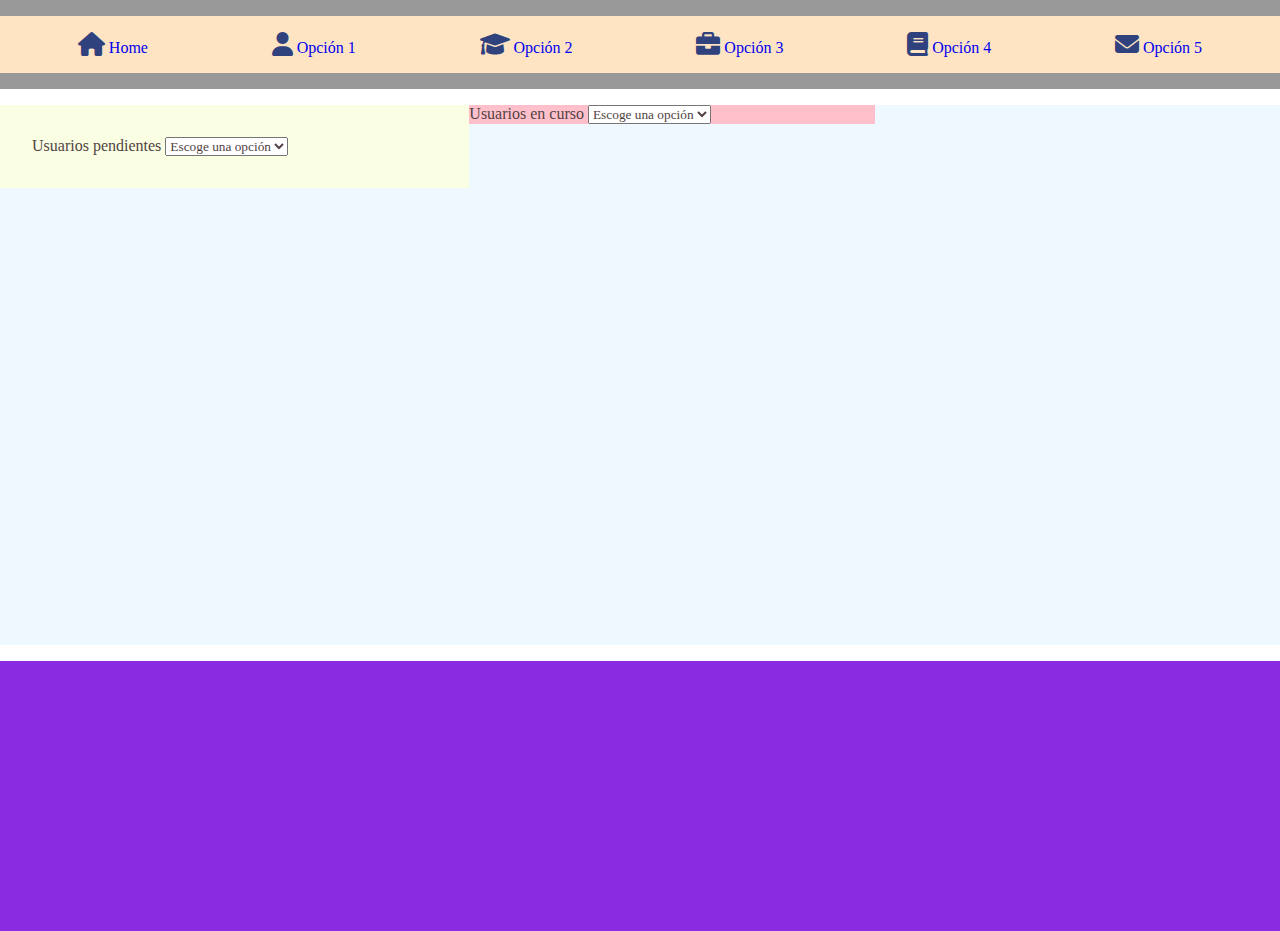
==== index.html @ 6cc6554b "First commit, including HTML base, CSS, Fonts and Fotn Awesome" ====
<!DOCTYPE html>
<html lang="en">

<head>
    <meta charset="UTF-8">
    <meta name="viewport" content="width=device-width, initial-scale=1.0">
    <title>Abogados cristianos</title>
    <link rel="stylesheet" href="assets/css/styles.css" />
    <link rel="stylesheet" href="assets/fonts/fontawesome-free-6.1.2-web/css/all.min.css"/>
    <link rel="stylesheet" href="assets/fonts/playfair-display/" />
</head>

<body>
    <div class="layout">

        <!-- Header con filtro -->
        <header class="layout__header">
            <!-- Navegador -->
        <nav class="layout__menu">
            <ul class="menu__list">
                <li class="menu__option">
                    <a href="index.html" class="menu__link">
                        <i class="menu__icon fa-solid fa-house"></i>
                        <span class="menu__overlay">Home</span>
                    </a>
                </li>

                <li class="menu__option">
                    <a href="sobre-mi.html" class="menu__link">
                        <i class="menu__icon fa-solid fa-user"></i>
                        <span class="menu__overlay">Opción 1</span>
                    </a>
                </li>

                <li class="menu__option">
                    <a href="curriculum.html" class="menu__link">
                        <i class="menu__icon fa-solid fa-graduation-cap"></i>
                        <span class="menu__overlay">Opción 2</span>
                    </a>
                </li>

                <li class="menu__option">
                    <a href="portafolio.html" class="menu__link">
                        <i class="menu__icon fa-solid fa-briefcase"></i>
                        <span class="menu__overlay">Opción 3</span>
                    </a>
                </li>

                <li class="menu__option">
                    <a href="blog.html" class="menu__link">
                        <i class="menu__icon fa-solid fa-book"></i>
                        <span class="menu__overlay">Opción 4</span>
                    </a>
                </li>

                <li class="menu__option">
                    <a href="contacto.html" class="menu__link menu__link--active">
                        <i class="menu__icon fa-solid fa-envelope"></i>
                        <span class="menu__overlay">Opción 5</span>
                    </a>
                </li>
            </ul>
        </nav>
            <section class="header__filter"></section>
        </header>


        <!-- Notificaciones de usuarios dependiendo de su estado (pendiente, en curso, reservado) -->
        <div class="layout__states">

            <section class="states__pendiente">

                <div class="states__users">
                        <div class="users__list">
                            <label for="pendiente" id="pendiente">Usuarios pendientes</label>
                            <select class="users__options" name="pendiente" id="pendiente">
                                <!-- Las opciones provienen de la BBDD -->
                                <option disabled selected value="" class="options__option">Escoge una opción
                                </option>
                            </select>
                        </div>
                </div>

                <article class="states__card pendiente__card"></article>

            </section>

            <section class="states__en-curso">

                <div class="states__users">
                    <div class="states__users">
                        <div class="users__list">
                            <label for="pendiente" id="en-curso">Usuarios en curso</label>
                            <select class="users__options" name="pendiente" id="pendiente">
                                <!-- Las opciones provienen de la BBDD -->
                                <option disabled selected value="" class="options__option options-option-en-curso">Escoge una opción
                                </option>
                            </select>
                        </div>
                </div>

                <article class="states__card en-curso__card"></article>

            </section>

            <section class="states__reservado">
                <article class="states__card reservado__card"></article>
            </section>
        </div>

        <!-- Footer que contiene ??? -->
        <footer class="layout__footer">
        </footer>

    </div>
</body>

</html>
---- assets/css/styles.css ----
/* Estilos generales */

*{
    font-family: playfair-display;
    text-decoration: none;
    list-style-type: none;
    
}

body{
    margin: 0;
    width: 100%;
    height: auto;
    overflow-x: hidden;
}

.layout{
    width: 100%;
    display: flex;
    flex-direction: column;
    align-items: center;
    justify-content: center;
}

.layout__header{
    width: 100%;
    background-color: #999;
}

.layout__menu{
    background-color:bisque;
}

.layout__states{
    width: 100%;
    height: 60vh;
    display: flex;
    align-items: flex-start;
    justify-content: center;
    margin: 1rem;
    background-color:aliceblue;

}

.layout__footer{
    width: 100%;
    height: 30vh;
    background-color:blueviolet;
}

/* Navegador */

.menu__list{
    height: 100%;
    display: flex;
    justify-content: space-around;
    padding: 1rem;
}

.menu__icon{
    font-size: 1.5rem;
    color: rgb(47, 66, 125);
}

/* Secciones de los estados */

.states__pendiente{
    width: 33%;
    background-color: rgb(250, 255, 228);
    padding: 2rem;
}

/* Opciones */
#pendiente{
    color:#524343;
}

#en-curso{
    color:#524343;
}

.states__en-curso{
    width: 33%;
    background-color: pink;
}
.states__reservado{
    width:33%;
    background-color: rgb(195, 104, 119);
}
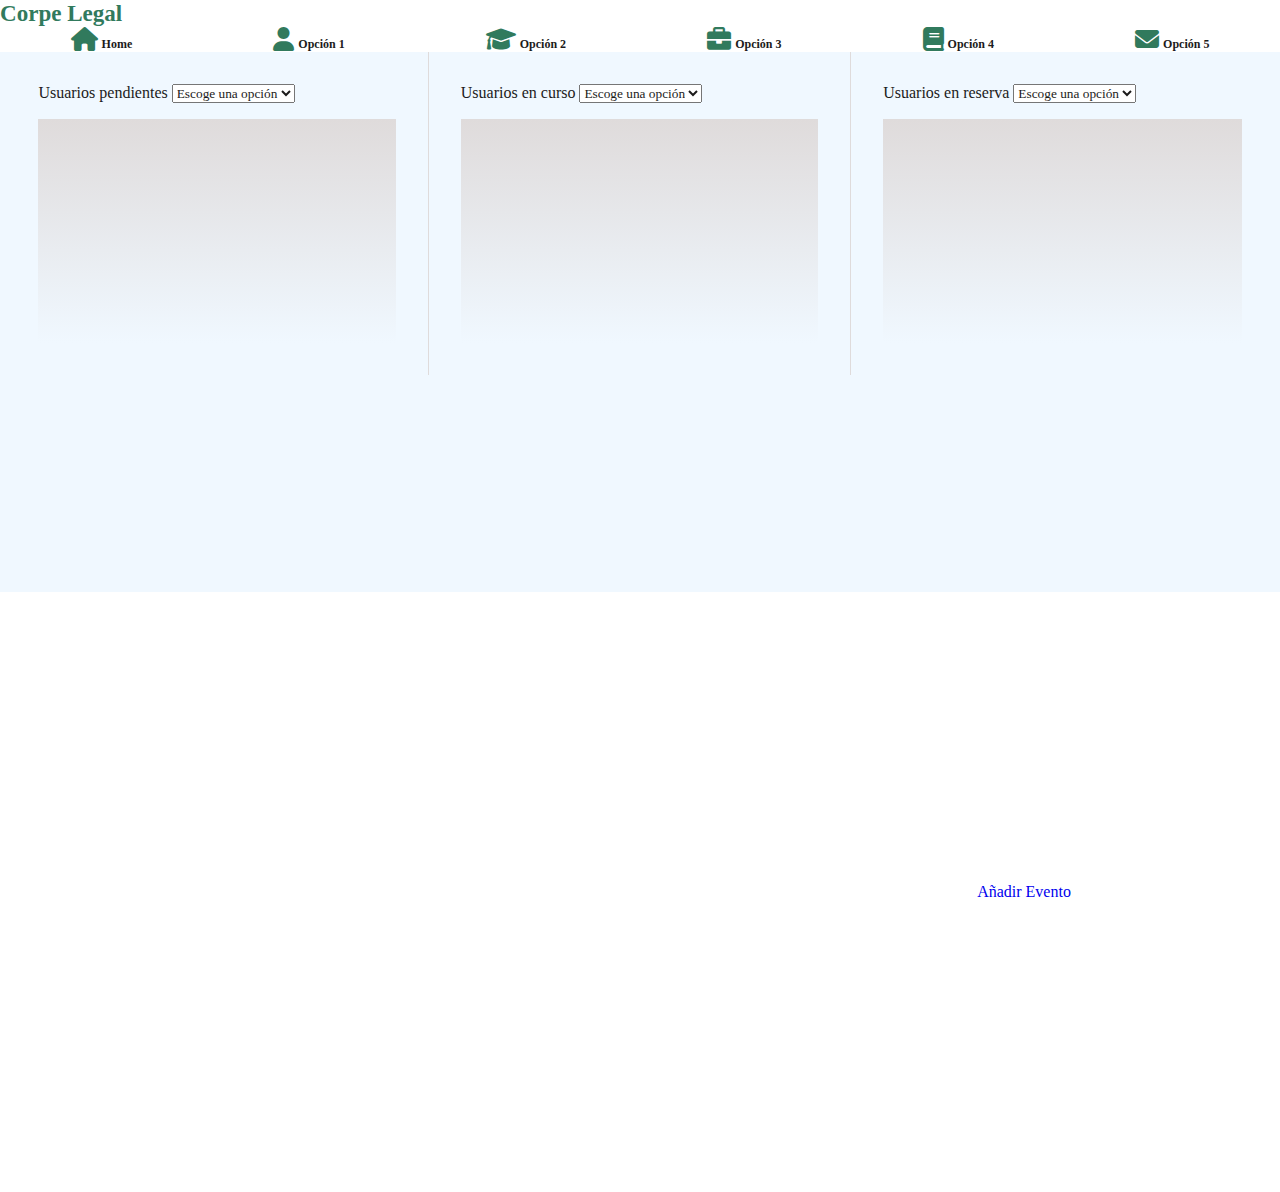
==== commit ac30ac3d: "Adding login page and css associated to the form" ====
--- a/index.html
+++ b/index.html
@@ -4,63 +4,72 @@
 <head>
     <meta charset="UTF-8">
     <meta name="viewport" content="width=device-width, initial-scale=1.0">
-    <title>Abogados cristianos</title>
+    <title>Corpe Legal - CRM</title>
+    <link rel="icon" href="assets/img/logo-corpe-legal.png" />
+    <!-- Fuentes y estilos -->
     <link rel="stylesheet" href="assets/css/styles.css" />
-    <link rel="stylesheet" href="assets/fonts/fontawesome-free-6.1.2-web/css/all.min.css"/>
+    <link rel="stylesheet" href="assets/fonts/fontawesome-free-6.1.2-web/css/all.min.css" />
     <link rel="stylesheet" href="assets/fonts/playfair-display/" />
+    <!-- API Calendario Google -->
+    <script src="https://apis.google.com/js/api.js"></script>
+
+
 </head>
 
 <body>
+
     <div class="layout">
 
         <!-- Header con filtro -->
         <header class="layout__header">
             <!-- Navegador -->
-        <nav class="layout__menu">
-            <ul class="menu__list">
-                <li class="menu__option">
-                    <a href="index.html" class="menu__link">
-                        <i class="menu__icon fa-solid fa-house"></i>
-                        <span class="menu__overlay">Home</span>
-                    </a>
-                </li>
+            <nav class="layout__menu">
+                <h1 class="menu__title">Corpe Legal</h1>
+                
+                <ul class="menu__list">
+                    <li class="menu__option">
+                        <a href="index.html" class="menu__link">
+                            <i class="menu__icon fa-solid fa-house"></i>
+                            <span class="menu__overlay">Home</span>
+                        </a>
+                    </li>
 
-                <li class="menu__option">
-                    <a href="sobre-mi.html" class="menu__link">
-                        <i class="menu__icon fa-solid fa-user"></i>
-                        <span class="menu__overlay">Opción 1</span>
-                    </a>
-                </li>
+                    <li class="menu__option">
+                        <a href="sobre-mi.html" class="menu__link">
+                            <i class="menu__icon fa-solid fa-user"></i>
+                            <span class="menu__overlay">Opción 1</span>
+                        </a>
+                    </li>
 
-                <li class="menu__option">
-                    <a href="curriculum.html" class="menu__link">
-                        <i class="menu__icon fa-solid fa-graduation-cap"></i>
-                        <span class="menu__overlay">Opción 2</span>
-                    </a>
-                </li>
+                    <li class="menu__option">
+                        <a href="curriculum.html" class="menu__link">
+                            <i class="menu__icon fa-solid fa-graduation-cap"></i>
+                            <span class="menu__overlay">Opción 2</span>
+                        </a>
+                    </li>
 
-                <li class="menu__option">
-                    <a href="portafolio.html" class="menu__link">
-                        <i class="menu__icon fa-solid fa-briefcase"></i>
-                        <span class="menu__overlay">Opción 3</span>
-                    </a>
-                </li>
+                    <li class="menu__option">
+                        <a href="portafolio.html" class="menu__link">
+                            <i class="menu__icon fa-solid fa-briefcase"></i>
+                            <span class="menu__overlay">Opción 3</span>
+                        </a>
+                    </li>
 
-                <li class="menu__option">
-                    <a href="blog.html" class="menu__link">
-                        <i class="menu__icon fa-solid fa-book"></i>
-                        <span class="menu__overlay">Opción 4</span>
-                    </a>
-                </li>
+                    <li class="menu__option">
+                        <a href="blog.html" class="menu__link">
+                            <i class="menu__icon fa-solid fa-book"></i>
+                            <span class="menu__overlay">Opción 4</span>
+                        </a>
+                    </li>
 
-                <li class="menu__option">
-                    <a href="contacto.html" class="menu__link menu__link--active">
-                        <i class="menu__icon fa-solid fa-envelope"></i>
-                        <span class="menu__overlay">Opción 5</span>
-                    </a>
-                </li>
-            </ul>
-        </nav>
+                    <li class="menu__option">
+                        <a href="contacto.html" class="menu__link menu__link--active">
+                            <i class="menu__icon fa-solid fa-envelope"></i>
+                            <span class="menu__overlay">Opción 5</span>
+                        </a>
+                    </li>
+                </ul>
+            </nav>
             <section class="header__filter"></section>
         </header>
 
@@ -71,14 +80,14 @@
             <section class="states__pendiente">
 
                 <div class="states__users">
-                        <div class="users__list">
-                            <label for="pendiente" id="pendiente">Usuarios pendientes</label>
-                            <select class="users__options" name="pendiente" id="pendiente">
-                                <!-- Las opciones provienen de la BBDD -->
-                                <option disabled selected value="" class="options__option">Escoge una opción
-                                </option>
-                            </select>
-                        </div>
+                    <div class="users__list">
+                        <label for="pendiente" id="pendiente">Usuarios pendientes</label>
+                        <select class="users__options" name="pendiente" id="pendiente">
+                            <!-- Las opciones provienen de la BBDD -->
+                            <option disabled selected value="" class="options__option">Escoge una opción
+                            </option>
+                        </select>
+                    </div>
                 </div>
 
                 <article class="states__card pendiente__card"></article>
@@ -93,23 +102,44 @@
                             <label for="pendiente" id="en-curso">Usuarios en curso</label>
                             <select class="users__options" name="pendiente" id="pendiente">
                                 <!-- Las opciones provienen de la BBDD -->
-                                <option disabled selected value="" class="options__option options-option-en-curso">Escoge una opción
+                                <option disabled selected value="" class="options__option options-option-en-curso">
+                                    Escoge una opción
                                 </option>
                             </select>
                         </div>
-                </div>
+                    </div>
 
-                <article class="states__card en-curso__card"></article>
+                    <article class="states__card en-curso__card"></article>
 
             </section>
 
             <section class="states__reservado">
+
+                <div class="states__users">
+                    <div class="states__users">
+                        <div class="users__list">
+                            <label for="pendiente" id="en-curso">Usuarios en reserva</label>
+                            <select class="users__options" name="pendiente" id="reserva">
+                                <!-- Las opciones provienen de la BBDD -->
+                                <option disabled selected value="" class="options__option options-option-en-curso">
+                                    Escoge una opción
+                                </option>
+                            </select>
+                        </div>
+                    </div>
+
                 <article class="states__card reservado__card"></article>
             </section>
         </div>
 
         <!-- Footer que contiene ??? -->
-        <footer class="layout__footer">
+        <footer class="layout__footer" style="display: flex; align-items: center; justify-content: center;">
+            <iframe src="https://calendar.google.com/calendar/embed?height=600&wkst=2&ctz=UTC&hl=es&src=Z2FicmllbGRpZXRpc3RhQGdtYWlsLmNvbQ&src=YWRkcmVzc2Jvb2sjY29udGFjdHNAZ3JvdXAudi5jYWxlbmRhci5nb29nbGUuY29t&src=ZXMuc3BhaW4jaG9saWRheUBncm91cC52LmNhbGVuZGFyLmdvb2dsZS5jb20&color=%23039BE5&color=%2333B679&color=%230B8043" width="60%" height="600" frameborder="0" scrolling="no"></iframe>
+            <a href="https://calendar.google.com/calendar/u/0/r/eventedit?dates=20241031/20241031&text=Reunión&details=Revisión+de+proyecto&location=Oficina" target="_blank">
+                Añadir Evento
+            </a>
+            
+
         </footer>
 
     </div>
--- a/assets/css/styles.css
+++ b/assets/css/styles.css
@@ -1,10 +1,21 @@
 /* Estilos generales */
+:root{
+    --color--primary: #ffffff;
+    --color-secondary: rgb(49, 122, 93);
+    --color-text: #1c1b1b;
+    --color-bg-user-cards: #dfdbdb;
+    --linear-grad: linear-gradient(to right, #141E30, #243855);
+    --grad-clr1: #141E30;
+    --grad-clr2: #243B55;
+}
 
 *{
     font-family: playfair-display;
     text-decoration: none;
     list-style-type: none;
-    
+    padding: 0px;
+    margin:0px;
+    box-sizing: border-box;
 }
 
 body{
@@ -24,11 +35,11 @@
 
 .layout__header{
     width: 100%;
-    background-color: #999;
 }
 
 .layout__menu{
-    background-color:bisque;
+    width: 100%;
+    border-bottom:var(--color-secondary);
 }
 
 .layout__states{
@@ -37,15 +48,13 @@
     display: flex;
     align-items: flex-start;
     justify-content: center;
-    margin: 1rem;
+    margin: 0rem;
     background-color:aliceblue;
 
 }
 
 .layout__footer{
     width: 100%;
-    height: 30vh;
-    background-color:blueviolet;
 }
 
 /* Navegador */
@@ -54,36 +63,330 @@
     height: 100%;
     display: flex;
     justify-content: space-around;
-    padding: 1rem;
+    align-items: center;
+    padding: 0rem;
 }
 
 .menu__icon{
     font-size: 1.5rem;
-    color: rgb(47, 66, 125);
+    color: rgb(49, 122, 93);
+}
+
+.menu__title{ 
+    padding: 0;
+    margin: 0;
+    color: var(--color-secondary); 
+    font-size: 23.0686px; 
+    font-family: cinzel, serif; 
+    font-weight: bold; 
+    font-style: normal; 
+    text-anchor: middle; 
+    text-decoration: none; 
+    text-transform: capitalize; 
+
+}
+
+.menu__overlay{
+    font-family: cinzel, serif; 
+    font-weight: bold;
+    color: var(--color-text);
 }
 
 /* Secciones de los estados */
 
 .states__pendiente{
     width: 33%;
-    background-color: rgb(250, 255, 228);
+    border-right: 1px solid var(--color-bg-user-cards);
     padding: 2rem;
 }
 
 /* Opciones */
 #pendiente{
-    color:#524343;
+    color:var(--color-text);
 }
 
 #en-curso{
-    color:#524343;
+    color:var(--color-text);
+}
+
+#reserva{
+    color:var(--color-text);
 }
 
 .states__en-curso{
     width: 33%;
-    background-color: pink;
+    border-right: 1px solid var(--color-bg-user-cards);
+    padding: 2rem;
+
 }
 .states__reservado{
     width:33%;
-    background-color: rgb(195, 104, 119);
-}+    padding: 2rem;
+
+}
+
+/* Tarjetas de usuario */
+.states__card{
+    background: linear-gradient(180deg, var(--color-bg-user-cards), rgba(255, 255, 255, 0));
+    padding: 7rem 5rem;
+    margin-top: 1rem;
+}
+
+
+/* LOGIN / REGISTER */
+
+.layout__login{
+    position: relative;
+    width: 850px;
+    height: 500px;
+    background-color: #ffffff;
+    box-shadow: 25px 30px 55px #5557;
+    border-radius: 13px;
+    overflow: hidden;
+}
+
+.login__form{
+    position: absolute;
+    width: 60%;
+    height: 100%;
+
+}
+
+.login__sign-up{
+    opacity: 0;
+    z-index: 1;
+}
+
+.login__sign-in{
+    z-index: 2;
+}
+
+/* Etiqueta form */
+.login__form-to-send{
+    height: 100%;
+    display: flex;
+    flex-direction: column;
+    align-items: center;
+    justify-content: center;
+    padding: 0px 50px;
+}
+
+
+.overlay-panel__title, .login__title{
+    color: var(--grad-clr1);
+}
+
+.form__social-container{
+    margin: 20px 0px;
+}
+
+.social-container a{
+    border: 1px solid #DDD;
+    border-radius: 50%;
+    display: inline-flex;
+    justify-content: center;
+    align-items: center;
+    margin: 0px 5px;
+    height: 40px;
+    width: 40px;
+}
+
+.form__login-span, .menu__overlay{
+    font-size: 12px;
+}
+
+.form__login-infield{
+    position: relative;
+    margin: 8px 0px;
+    width: 100%;
+}
+
+.form__login-input{
+    width: 100%;
+    padding: 12px 8px;
+    background-color: #f3f3f3;
+    border: none;
+    outline: none;
+}
+
+.form__login-label{
+    position: absolute;
+    left: 50%;
+    top: 100%;
+    transform: translateX(-50%);
+    width: 0%;
+    height: 2px;
+    background-color: var(--linear-grad);
+    transition: 0.3s;
+}
+
+.form__login-input:focus ~ .form__login-label {
+    width: 100%;
+}
+
+.social-container__social, .forgot{
+    color: #333;
+    font-size: 14px;
+    text-decoration: none;
+    margin: 15px 0px;
+}
+
+.forgot{
+    padding-bottom: 3px;
+    border-bottom: 2px solid #EEE;
+}
+
+.form__login-button, .overlay-panel__button, #overlayBtn {
+    border-radius: 20px;
+    border: 1px solid var(--grad-clr1);
+    background: var(--grad-clr2);
+    color: #fff;
+    font-size: 12px;
+    font-weight: bold;
+    padding: 12px 45px;
+    letter-spacing: 1px;
+    text-transform: uppercase;
+}
+
+
+.login__form button {
+    margin-top: 17px;
+    transition: 80ms ease-in;
+}
+
+.login__form button:hover {
+    background-color: #fff;
+    color: var(--grad-clr1);
+}
+
+.overlay-container {
+    position: absolute;
+    top: 0;
+    left: 60%;
+    width: 40%;
+    height: 100%;
+    overflow: hidden;
+    transition: transform 0.6s ease-in-out;
+    z-index: 9;
+}
+
+#overlayBtn {
+    cursor: pointer;
+    position: absolute;
+    left: 50%;
+    top: 304px;
+    transform: translateX(-50%);
+    width: 143.67px;
+    height: 40px;
+    border: 1px solid #fff;
+    background: transparent;
+    border-radius: 20px;
+}
+
+.overlay {
+    position:relative;
+    background: var(--linear-grad);
+    color: #fff;
+    left: -150%;
+    height: 100%;
+    width: 250%;
+    transition: transform 0.6 ease-in-out;
+}
+
+.overlay-panel{
+    position: absolute;
+    display: flex;
+    align-items: center;
+    justify-content: center;
+    flex-direction: column;
+    padding: 0px 40px;
+    text-align: center;
+    height: 100%;
+    width: 340px;
+    transition: 0.6s ease-in-out;
+}
+
+.overlay-left{
+    right: 60%;
+    transform: translateX(-12%);
+}
+
+.overlay-right{
+    right: 0;
+    transform: translateX(0%);
+}
+
+.overlay-panel h1 {
+    color: #fff;
+}
+
+.overlay-panel__text {
+    font-size: 14px;
+    font-weight: 300;
+    line-height: 20px;
+    letter-spacing: 0.5px;
+    margin: 25px 0px 35px;
+    margin-bottom: 47px;
+}
+
+.overlay-panel button {
+    border: none;
+    background-color: transparent;
+}
+
+/* Toggles para deslizar las pantallas con js. */
+.right-panel-active .overlay-container {
+    transform: translateX(-150%);
+}
+.right-panel-active .overlay {
+    transform: translateX(50%);
+}
+
+.right-panel-active .overlay-left {
+    transform: translateX(25%);
+}
+
+.right-panel-active .overlay-right {
+    transform: translateX(35%);
+}
+
+.right-panel-active .login__sign-in {
+    transform: translateX(20%);
+    opacity: 0;
+}
+
+.right-panel-active .login__sign-up {
+    transform: translateX(66.7%);
+    opacity: 1;
+    z-index: 5;
+    animation: show 0.6s;
+}
+
+@keyframes show {
+    0%, 50%{
+        opacity: 0;
+        z-index: 1;
+    }
+
+    50.1%, 100% {
+        opacity: 1;
+        z-index: 5;
+    }
+}
+
+.btnScaled {
+    animation: scaleBtn 0.6s;
+}
+/* Suaviza la transición que desliza las opciones. */
+@keyframes scaleBtn {
+    0% {
+        width: 143.67px;
+    }
+    50% {
+        width: 143.67px;
+    }
+    100% {
+        width: 143.67px;
+    }
+}
+
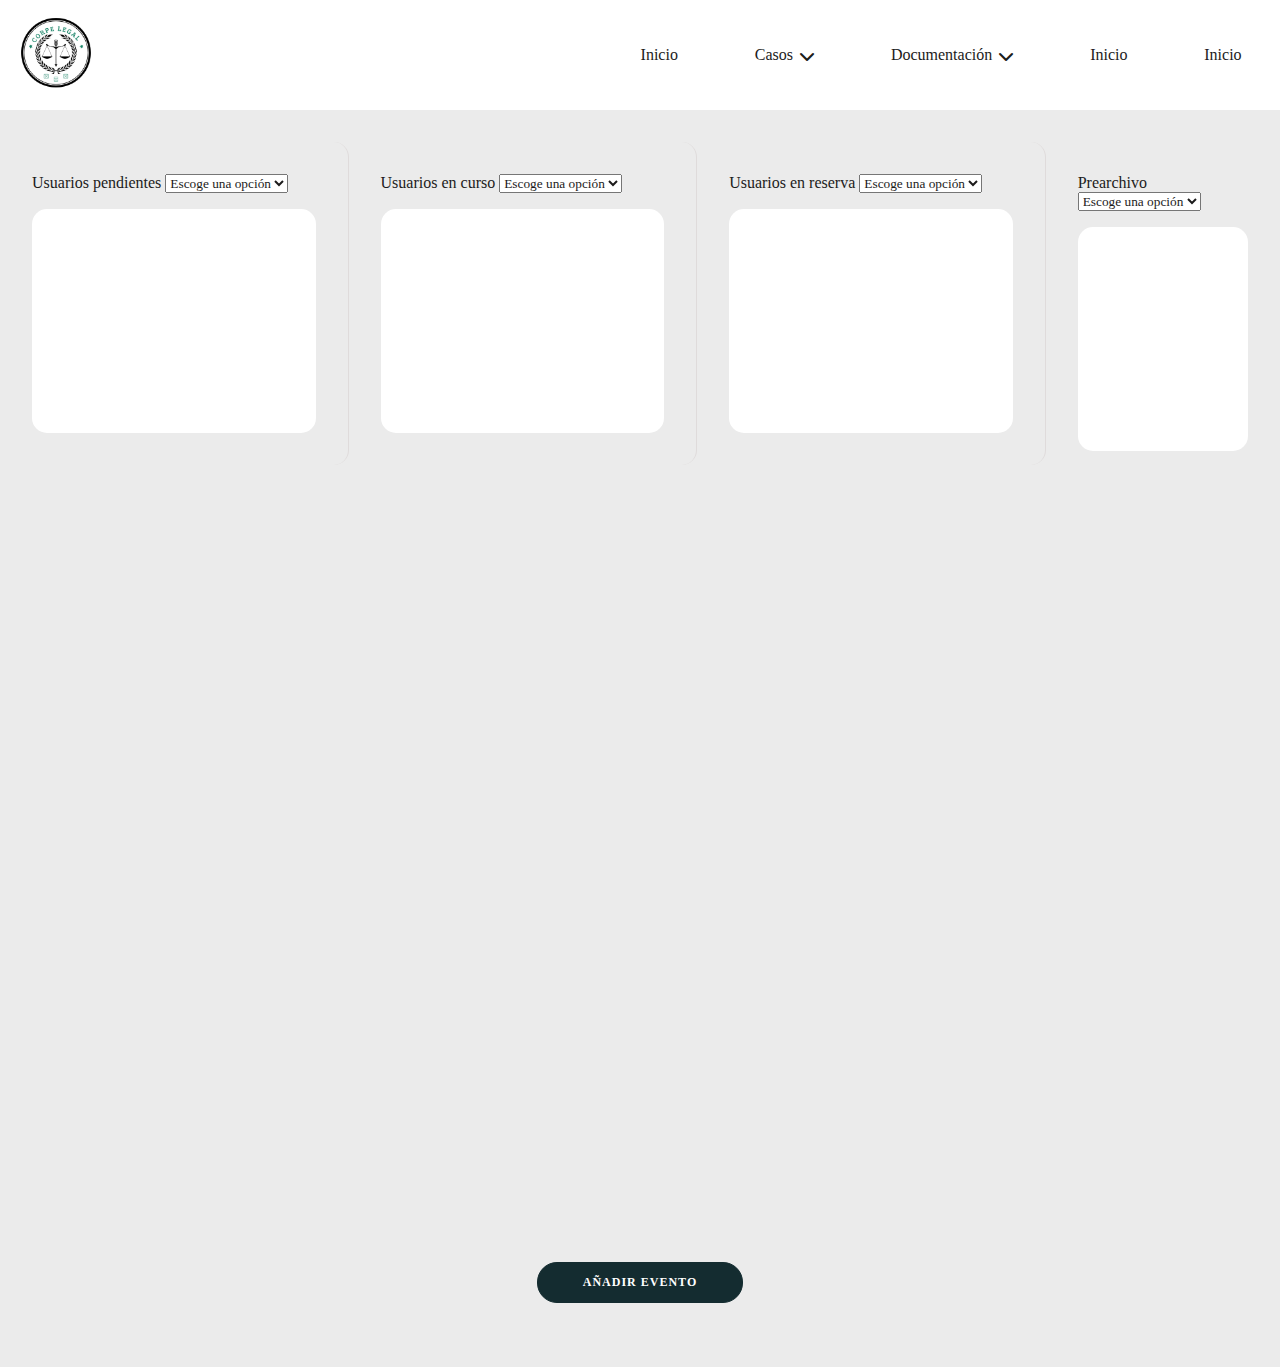
==== commit 31c195f2: "Adding more css to login and index" ====
--- a/index.html
+++ b/index.html
@@ -21,57 +21,64 @@
     <div class="layout">
 
         <!-- Header con filtro -->
-        <header class="layout__header">
+        <section class="layout__header">
             <!-- Navegador -->
-            <nav class="layout__menu">
-                <h1 class="menu__title">Corpe Legal</h1>
-                
-                <ul class="menu__list">
-                    <li class="menu__option">
-                        <a href="index.html" class="menu__link">
-                            <i class="menu__icon fa-solid fa-house"></i>
-                            <span class="menu__overlay">Home</span>
-                        </a>
-                    </li>
+            <header class="menu__navbar">
+                <!-- Logo -->
+                <div class="navbar__logo">
+                    <a href="#" class="navbar__link-logo">
+                        <img src="./assets/img/logo-corpe-legal.png" class="navbar__logo-light"/>
+                    </a>
+                </div>
 
-                    <li class="menu__option">
-                        <a href="sobre-mi.html" class="menu__link">
-                            <i class="menu__icon fa-solid fa-user"></i>
-                            <span class="menu__overlay">Opción 1</span>
-                        </a>
-                    </li>
+                <!-- Navegación -->
+                 <nav class="navbar__nav">
+                    <ul class="nav__list">
+                        <li class="nav__item">
+                            <a href="#" class="nav__title">Inicio</a>
+                        </li>
+                        <li class="nav__item">
+                            <a href="#" class="nav__title">Casos
+                                <i class="fa-solid fa-chevron-down nav__icon"></i>
+                            </a>
+                            <ul class="nav__submenu">
+                                <li class="submenu__item">
+                                    <a href="#" class="submenu__title">Apoderamiento</a>
+                                </li>
+                                <li class="submenu__item">
+                                    <a href="#" class="submenu__title">Cálculos procesales</a>
+                                </li>
+                                <li class="submenu__item">
+                                    <a href="#" class="submenu__title">APUD ACTA</a>
+                                </li>
+                            </ul>
+                        </li>
+                        <li class="nav__item">
+                            <a href="#" class="nav__title">Documentación
+                                <i class="fa-solid fa-chevron-down nav__icon"></i>
+                            </a>
+                            <ul class="nav__submenu">
+                                <li class="submenu__item">
+                                    <a href="#" class="submenu__title">Representado</a>
+                                </li>
+                                <li class="submenu__item">
+                                    <a href="#" class="submenu__title">Peritaje</a>
+                                </li>
+                            </ul>
+                        </li>
+                        <li class="nav__item">
+                            <a href="#" class="nav__title">Inicio</a>
+                        </li>
+                        <li class="nav__item">
+                            <a href="#" class="nav__title">Inicio</a>
+                        </li>
+                    </ul>
+                 </nav>
+           </header> 
 
-                    <li class="menu__option">
-                        <a href="curriculum.html" class="menu__link">
-                            <i class="menu__icon fa-solid fa-graduation-cap"></i>
-                            <span class="menu__overlay">Opción 2</span>
-                        </a>
-                    </li>
-
-                    <li class="menu__option">
-                        <a href="portafolio.html" class="menu__link">
-                            <i class="menu__icon fa-solid fa-briefcase"></i>
-                            <span class="menu__overlay">Opción 3</span>
-                        </a>
-                    </li>
-
-                    <li class="menu__option">
-                        <a href="blog.html" class="menu__link">
-                            <i class="menu__icon fa-solid fa-book"></i>
-                            <span class="menu__overlay">Opción 4</span>
-                        </a>
-                    </li>
-
-                    <li class="menu__option">
-                        <a href="contacto.html" class="menu__link menu__link--active">
-                            <i class="menu__icon fa-solid fa-envelope"></i>
-                            <span class="menu__overlay">Opción 5</span>
-                        </a>
-                    </li>
-                </ul>
-            </nav>
-            <section class="header__filter"></section>
-        </header>
+           <section class="header__filter"></section>
+           
+        </section>
 
 
         <!-- Notificaciones de usuarios dependiendo de su estado (pendiente, en curso, reservado) -->
@@ -81,7 +88,7 @@
 
                 <div class="states__users">
                     <div class="users__list">
-                        <label for="pendiente" id="pendiente">Usuarios pendientes</label>
+                        <label class="users__user" for="pendiente" id="pendiente">Usuarios pendientes</label>
                         <select class="users__options" name="pendiente" id="pendiente">
                             <!-- Las opciones provienen de la BBDD -->
                             <option disabled selected value="" class="options__option">Escoge una opción
@@ -99,7 +106,7 @@
                 <div class="states__users">
                     <div class="states__users">
                         <div class="users__list">
-                            <label for="pendiente" id="en-curso">Usuarios en curso</label>
+                            <label class="users__user" for="pendiente" id="en-curso">Usuarios en curso</label>
                             <select class="users__options" name="pendiente" id="pendiente">
                                 <!-- Las opciones provienen de la BBDD -->
                                 <option disabled selected value="" class="options__option options-option-en-curso">
@@ -118,7 +125,7 @@
                 <div class="states__users">
                     <div class="states__users">
                         <div class="users__list">
-                            <label for="pendiente" id="en-curso">Usuarios en reserva</label>
+                            <label class="users__user" for="pendiente" id="en-curso">Usuarios en reserva</label>
                             <select class="users__options" name="pendiente" id="reserva">
                                 <!-- Las opciones provienen de la BBDD -->
                                 <option disabled selected value="" class="options__option options-option-en-curso">
@@ -130,15 +137,36 @@
 
                 <article class="states__card reservado__card"></article>
             </section>
+
+            <section class="states__prearchivo">
+
+                <div class="states__users">
+                    <div class="states__users">
+                        <div class="users__list">
+                            <label class="users__user" for="pendiente" id="en-curso">Prearchivo</label>
+                            <select class="users__options" name="pendiente" id="reserva">
+                                <!-- Las opciones provienen de la BBDD -->
+                                <option disabled selected value="" class="options__option options-option-en-curso">
+                                    Escoge una opción
+                                </option>
+                            </select>
+                        </div>
+                    </div>
+
+                <article class="states__card reservado__card"></article>
+            </section>
+
+
         </div>
 
         <!-- Footer que contiene ??? -->
-        <footer class="layout__footer" style="display: flex; align-items: center; justify-content: center;">
-            <iframe src="https://calendar.google.com/calendar/embed?height=600&wkst=2&ctz=UTC&hl=es&src=Z2FicmllbGRpZXRpc3RhQGdtYWlsLmNvbQ&src=YWRkcmVzc2Jvb2sjY29udGFjdHNAZ3JvdXAudi5jYWxlbmRhci5nb29nbGUuY29t&src=ZXMuc3BhaW4jaG9saWRheUBncm91cC52LmNhbGVuZGFyLmdvb2dsZS5jb20&color=%23039BE5&color=%2333B679&color=%230B8043" width="60%" height="600" frameborder="0" scrolling="no"></iframe>
-            <a href="https://calendar.google.com/calendar/u/0/r/eventedit?dates=20241031/20241031&text=Reunión&details=Revisión+de+proyecto&location=Oficina" target="_blank">
+        <footer class="layout__footer" style="display: flex; align-items: center; justify-content: center; flex-direction: column; gap: 4rem; padding: 4rem;">
+            <iframe src="https://calendar.google.com/calendar/embed?height=600&wkst=2&ctz=UTC&hl=es&src=Z2FicmllbGRpZXRpc3RhQGdtYWlsLmNvbQ&src=YWRkcmVzc2Jvb2sjY29udGFjdHNAZ3JvdXAudi5jYWxlbmRhci5nb29nbGUuY29t&src=ZXMuc3BhaW4jaG9saWRheUBncm91cC52LmNhbGVuZGFyLmdvb2dsZS5jb20&color=%23039BE5&color=%2333B679&color=%230B8043" style="border-radius: 20px;" width="60%" height="600" frameborder="0" scrolling="no"></iframe>
+            
+            <a style="cursor: pointer;" href="https://calendar.google.com/calendar/u/0/r/eventedit?dates=20241031/20241031&text=Reunión&details=Revisión+de+proyecto&location=Oficina" target="_blank">
+            <button class="overlay-panel__button">
                 Añadir Evento
-            </a>
-            
+            </button></a>
 
         </footer>
 
--- a/assets/css/styles.css
+++ b/assets/css/styles.css
@@ -4,13 +4,14 @@
     --color-secondary: rgb(49, 122, 93);
     --color-text: #1c1b1b;
     --color-bg-user-cards: #dfdbdb;
-    --linear-grad: linear-gradient(to right, #141E30, #243855);
-    --grad-clr1: #141E30;
+    --linear-grad: linear-gradient(to right, #14302f, #245552);
+    --grad-clr1: #142c30;
     --grad-clr2: #243B55;
+    --bg-color: #ebebeb;
 }
 
 *{
-    font-family: playfair-display;
+    font-family: cinzel, serif; /* Por ver */
     text-decoration: none;
     list-style-type: none;
     padding: 0px;
@@ -23,6 +24,7 @@
     width: 100%;
     height: auto;
     overflow-x: hidden;
+    background-color: var(--bg-color);
 }
 
 .layout{
@@ -35,6 +37,7 @@
 
 .layout__header{
     width: 100%;
+    background-color: var(--color--primary);
 }
 
 .layout__menu{
@@ -42,15 +45,14 @@
     border-bottom:var(--color-secondary);
 }
 
+
 .layout__states{
     width: 100%;
-    height: 60vh;
+    height: 40vh;
     display: flex;
     align-items: flex-start;
     justify-content: center;
-    margin: 0rem;
-    background-color:aliceblue;
-
+    margin: 2rem;
 }
 
 .layout__footer{
@@ -58,46 +60,182 @@
 }
 
 /* Navegador */
-
-.menu__list{
-    height: 100%;
-    display: flex;
-    justify-content: space-around;
-    align-items: center;
-    padding: 0rem;
-}
-
-.menu__icon{
-    font-size: 1.5rem;
-    color: rgb(49, 122, 93);
-}
-
-.menu__title{ 
-    padding: 0;
-    margin: 0;
-    color: var(--color-secondary); 
-    font-size: 23.0686px; 
-    font-family: cinzel, serif; 
-    font-weight: bold; 
-    font-style: normal; 
-    text-anchor: middle; 
-    text-decoration: none; 
-    text-transform: capitalize; 
-
-}
-
-.menu__overlay{
-    font-family: cinzel, serif; 
+.layout__menu{
+    width: 100%;
+    padding: 3.5rem 3rem;
+}
+
+.menu__navbar{
+    display: flex;
+    flex-direction: row;
+    justify-content: space-between;
+    align-items: center; /*Centrado en el eje y.*/
+}
+
+.navbar__logo{
+    width: 80px;
+}
+
+.navbar__logo-light{
+    margin: 1rem;
+    width: 100%;
+}
+
+.nav__list{
+    display: flex;
+    flex-direction: row;
+    justify-content: center;
+}
+
+.menu__navbar{
+    display: flex;
+    flex-direction: row;
+    justify-content: space-between;
+    align-items: center; /*Centrado en el eje y.*/
+}
+
+.nav__item{
+    position: relative;
+    margin: 0 2.4rem; /*Se puede hacer con gap:2.4rem en nav__list pero distancia menos.*/
+}
+
+.nav__title{
+    position: relative;
+    display: inline-block; /*En línea.*/
+    font-weight: 500;
+    color: var(--color-text);
+    line-height: 6rem; /*NECESARIO para que al desplazarnos por los submenús el submenú no desaparezca. Descuadrará ligeramente la posición por lo que se debe reajustar.*/
+    transition: all 300ms ease-in-out;
+}
+
+.nav__icon{
+    font-size: 1rem;
     font-weight: bold;
+    padding-left: 0.2rem;
+    vertical-align: middle;
+    /*Hereda el font-weight del eelemento madre.*/
+}
+
+/*Estilos hover menú desplegable*/
+.nav__title:hover{
+    color: var(--color-primary);
+}
+
+.nav__title::before{ /*Pseudoelemento creado en css*/
+    content: "";
+    height: 0.2rem;
+    width: 0%; /*Se da visibilidad, si está en 0 no. Al hacer hover se verá como se alarga la línea.*/
+    background-color: var(--color-secondary);
+    position: absolute;
+    bottom: 1.2rem;
+    left:0;
+    opacity:0;
+    transition: all 350ms linear; /*500ms solo para que la transición sea más inmediata.*/
+}
+
+.nav__title:hover::before{ /*Efecto*/
+  width: 100%;
+  opacity: 1;
+}
+
+.nav__submenu{
+    display: block; /*Se ocultan momentáneamente mientras se coloca el menú con none.*/
+    position: absolute;
+    top: 100%; /*Aparece naturalmente, se fuerza igualmente con 100%.*/
+    left: 2rem;
+    min-width: 19rem; /*De esta manera no se separan en dos líneas (Diseño Web y no Diseño /n Web)*/
+    /*border: 1px solid red; Al inciio para diferenciar el contenedor*/
+    padding: 0.5rem 1rem;
+    border-radius: 4px;
+    background-color: var(--color--primary);
+    box-shadow: 0px 13px 48px 0 rgba(0, 0, 0, 15%);
+    opacity: 0; /*Para lograr el efecto*/
+    visibility: hidden; /*Oculto, así no se pon drán clickar los elementos.*/
+    transition: all 300ms ease-in-out;
+}
+
+.submenu__item{
+    opacity: 0; /*Importante para que se vea la animación posterior*/
+    transform: translateX(2rem);
+    transition: all 100ms ease-in-out;
+
+}
+
+.submenu__title{
+    display:block;
+    position: relative;
+    font-size: 1rem;
+    text-transform: capitalize;
+    text-decoration: none;
+    font-weight: 500;
     color: var(--color-text);
+    padding: 0.7rem 1.5rem;
+    transition: all 300ms ease-in-out;
+}
+
+/*Aparecen los títulos del submenú de manera escalonada.*/
+.submenu__item:nth-child(1){ /*Selección del hijo que se necesite*/
+    transition-delay: 100ms;
+}
+
+.submenu__item:nth-child(2){ 
+    transition-delay: 200ms;
+}
+
+.submenu__item:nth-child(3){ 
+    transition-delay: 300ms;
+}
+
+.submenu__item:nth-child(4){ 
+    transition-delay: 400ms;
+}
+
+.submenu__item:nth-child(5){ 
+    transition-delay: 500ms;
+}
+
+.submenu__item:nth-child(6){ 
+    transition-delay: 600ms;
+}
+
+.nav__item:hover>.nav__submenu{
+    opacity: 1;
+    visibility: visible;
+    z-index: 999;
+    left: 0;
+}
+
+.nav__item:hover .submenu__item {
+    opacity: 1;
+    transform: translateX(0);
+}
+
+.submenu__title:hover{
+    color: var(--color-secondary);
+}
+
+.submenu__title::after{
+    content: "";
+    height: 0.1rem;
+    width: 0;
+    background-color: var(--color-primary);
+    position: absolute;
+    top:50%;
+    left:0;
+    transition: all 300ms ease-in-out;
+}
+
+.submenu__title:hover::after{
+    width:  100%;
 }
 
 /* Secciones de los estados */
 
 .states__pendiente{
-    width: 33%;
+    width: 80%;
     border-right: 1px solid var(--color-bg-user-cards);
     padding: 2rem;
+    border-radius: 15px;
 }
 
 /* Opciones */
@@ -113,23 +251,26 @@
     color:var(--color-text);
 }
 
-.states__en-curso{
-    width: 33%;
+.states__en-curso, .states__reservado{
+    width: 80%;
     border-right: 1px solid var(--color-bg-user-cards);
     padding: 2rem;
-
-}
-.states__reservado{
-    width:33%;
+    border-radius: 15px;
+
+}
+.states__prearchivo{
+    width:50%;
     padding: 2rem;
+    border-radius: 15px;
 
 }
 
 /* Tarjetas de usuario */
 .states__card{
-    background: linear-gradient(180deg, var(--color-bg-user-cards), rgba(255, 255, 255, 0));
+    background: var(--color--primary);
     padding: 7rem 5rem;
     margin-top: 1rem;
+    border-radius: 15px;
 }
 
 
@@ -139,6 +280,7 @@
     position: relative;
     width: 850px;
     height: 500px;
+    margin: 5rem;
     background-color: #ffffff;
     box-shadow: 25px 30px 55px #5557;
     border-radius: 13px;
@@ -174,6 +316,10 @@
 
 .overlay-panel__title, .login__title{
     color: var(--grad-clr1);
+}
+
+.login__title{
+    margin: 1rem;
 }
 
 .form__social-container{
@@ -239,15 +385,20 @@
 .form__login-button, .overlay-panel__button, #overlayBtn {
     border-radius: 20px;
     border: 1px solid var(--grad-clr1);
-    background: var(--grad-clr2);
+    background: var(--grad-clr1);
     color: #fff;
     font-size: 12px;
     font-weight: bold;
     padding: 12px 45px;
     letter-spacing: 1px;
     text-transform: uppercase;
-}
-
+    transition: all 300ms ease-in-out;
+    cursor: pointer;
+}
+
+.overlay-panel__button:hover{
+    opacity: 0.7;
+}
 
 .login__form button {
     margin-top: 17px;
@@ -285,7 +436,7 @@
 
 .overlay {
     position:relative;
-    background: var(--linear-grad);
+    background: var(--linear-grad); /* linear grad */
     color: #fff;
     left: -150%;
     height: 100%;
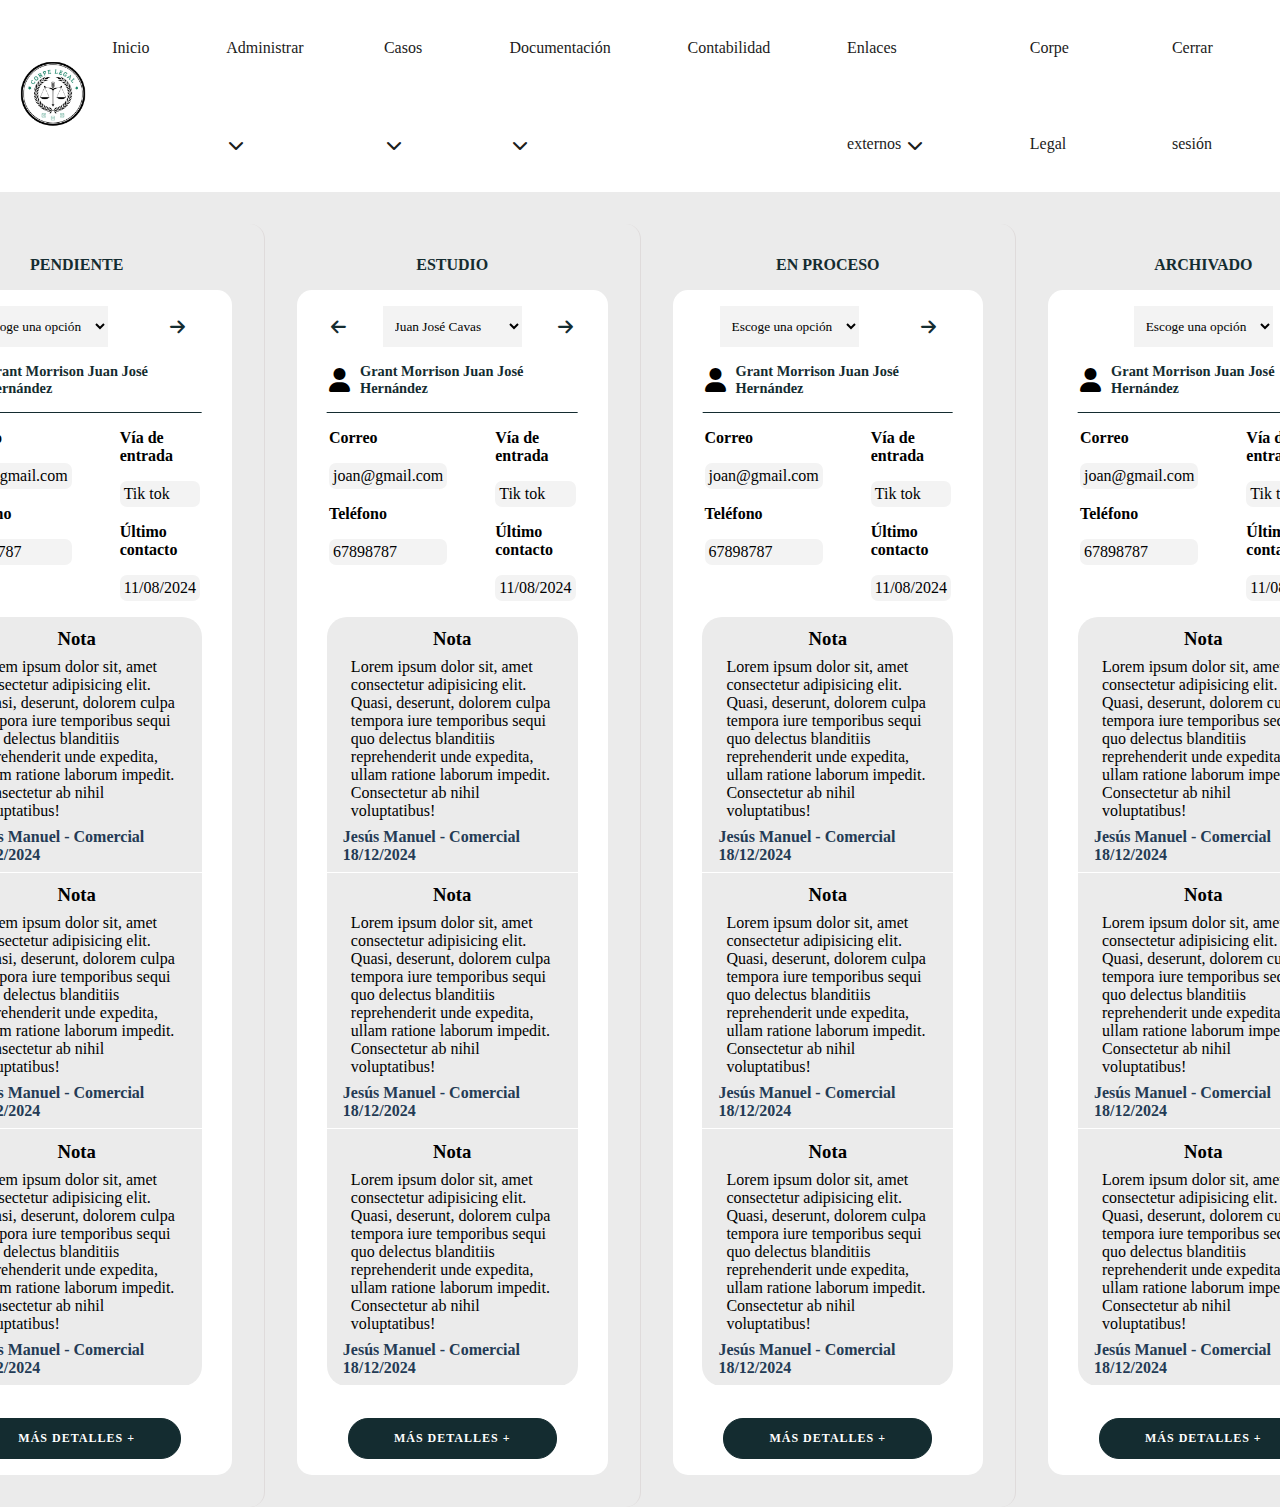
==== commit a0904f84: "Adding changes" ====
--- a/index.html
+++ b/index.html
@@ -26,16 +26,30 @@
             <header class="menu__navbar">
                 <!-- Logo -->
                 <div class="navbar__logo">
-                    <a href="#" class="navbar__link-logo">
-                        <img src="./assets/img/logo-corpe-legal.png" class="navbar__logo-light"/>
+                    <a href="https://www.corpelegal.com/" class="navbar__link-logo">
+                        <img src="./assets/img/logo-corpe-legal.png" class="navbar__logo-light" />
                     </a>
                 </div>
 
                 <!-- Navegación -->
-                 <nav class="navbar__nav">
+                <nav class="navbar__nav">
                     <ul class="nav__list">
                         <li class="nav__item">
-                            <a href="#" class="nav__title">Inicio</a>
+                            <a href="login.html" class="nav__title" target="_blank">Inicio</a>
+                        </li>
+                        <!-- Solo disponible para el administrador -->
+                        <li class="nav__item">
+                            <a href="#" class="nav__title">Administrar
+                                <i class="fa-solid fa-chevron-down nav__icon"></i>
+                            </a>
+                            <ul class="nav__submenu">
+                                <li class="submenu__item">
+                                    <a href="register.html" class="submenu__title">Añadir usuario</a>
+                                </li>
+                                <li class="submenu__item">
+                                    <a href="user_management.html" class="submenu__title">Eliminar usuario</a>
+                                </li>
+                            </ul>
                         </li>
                         <li class="nav__item">
                             <a href="#" class="nav__title">Casos
@@ -43,13 +57,19 @@
                             </a>
                             <ul class="nav__submenu">
                                 <li class="submenu__item">
-                                    <a href="#" class="submenu__title">Apoderamiento</a>
-                                </li>
-                                <li class="submenu__item">
-                                    <a href="#" class="submenu__title">Cálculos procesales</a>
-                                </li>
-                                <li class="submenu__item">
-                                    <a href="#" class="submenu__title">APUD ACTA</a>
+                                    <a href="mycase.html" class="submenu__title">¿Cómo va mi caso?</a>
+                                </li>
+                                <li class="submenu__item">
+                                    <a href="#" class="submenu__title">Modificar el estado de un caso</a>
+                                </li>
+                                <li class="submenu__item">
+                                    <a href="cases.html" class="submenu__title">Cartera de casos</a>
+                                </li>
+                                <li class="submenu__item">
+                                    <a href="#" class="submenu__title">Estudio de viabilidad</a>
+                                </li>
+                                <li class="submenu__item">
+                                    <a href="calendar.html" class="submenu__title">Calendario</a>
                                 </li>
                             </ul>
                         </li>
@@ -59,116 +79,315 @@
                             </a>
                             <ul class="nav__submenu">
                                 <li class="submenu__item">
-                                    <a href="#" class="submenu__title">Representado</a>
-                                </li>
-                                <li class="submenu__item">
-                                    <a href="#" class="submenu__title">Peritaje</a>
+                                    <a href="documents.html" class="submenu__title">Subir documentos</a>
                                 </li>
                             </ul>
                         </li>
                         <li class="nav__item">
-                            <a href="#" class="nav__title">Inicio</a>
-                        </li>
-                        <li class="nav__item">
-                            <a href="#" class="nav__title">Inicio</a>
+                            <a href="accounting.html" class="nav__title">Contabilidad</a>
+                        </li>
+                        <li class="nav__item">
+                            <a href="#" class="nav__title">Enlaces externos
+                                <i class="fa-solid fa-chevron-down nav__icon"></i>
+                            </a>
+                            <ul class="nav__submenu">
+                                <li class="submenu__item">
+                                    <a href="#" class="submenu__title">APUD ACTA</a>
+                                </li>
+                                <li class="submenu__item">
+                                    <a href="#" class="submenu__title">Cálculo costas procesales</a>
+                                </li>
+                                <li class="submenu__item">
+                                    <a href="#" class="submenu__title">Partido judicial</a>
+                                </li>
+                                <li class="submenu__item">
+                                    <a href="#" class="submenu__title">Firmafy</a>
+                                </li>
+                                <li class="submenu__item">
+                                    <a href="#" class="submenu__title">Legal Pigeon</a>
+                                </li>
+                            </ul>
+                        </li>
+                        <li class="nav__item">
+                            <a href="https://www.corpelegal.com/" class="nav__title">Corpe Legal</a>
+                        </li>
+                        <li class="nav__item">
+                            <a href="#" class="nav__title">Cerrar sesión</a>
                         </li>
                     </ul>
-                 </nav>
-           </header> 
-
-           <section class="header__filter"></section>
-           
+                </nav>
+            </header>
+
+            <section class="header__filter"></section>
         </section>
-
 
         <!-- Notificaciones de usuarios dependiendo de su estado (pendiente, en curso, reservado) -->
         <div class="layout__states">
 
             <section class="states__pendiente">
 
-                <div class="states__users">
-                    <div class="users__list">
-                        <label class="users__user" for="pendiente" id="pendiente">Usuarios pendientes</label>
+                <h3 class="states__title">PENDIENTE</h3>
+
+                <article class="states__card">
+
+                    <div class="card__header">
                         <select class="users__options" name="pendiente" id="pendiente">
                             <!-- Las opciones provienen de la BBDD -->
                             <option disabled selected value="" class="options__option">Escoge una opción
                             </option>
                         </select>
+                        <i class="user-management__icon fa-solid fa-arrow-right"></i>
                     </div>
-                </div>
-
-                <article class="states__card pendiente__card"></article>
+
+                    <section class="clientfile__title">
+                        <i class="clientfile__icon fa-solid fa-user"></i>
+                        <h2 class="card__username">Grant Morrison Juan José Hernández</h2>
+                    </section>
+
+                    <section class="clientfile__info">
+
+                        <article class="info__left">
+                            <p class="info__title">Correo</p>
+                            <p class="info__text">joan@gmail.com</p>
+                            <p class="info__title">Teléfono</p>
+                            <p class="info__text">67898787</p>
+                        </article>
+    
+                        <article class="info__right">
+                            <p class="info__title">Vía de entrada</p>
+                            <p class="info__text">Tik tok</p>
+                            <p class="info__title">Último contacto</p>
+                            <p class="info__text">11/08/2024</p>
+                        </article> 
+                    </section>
+
+                    <section class="clientfile__notes">
+                        <div class="notes__notes-container">
+                            <div class="notes__note">
+                                <h3 class="note__title">Nota</h3>
+                                <p class="note__text">Lorem ipsum dolor sit, amet consectetur adipisicing elit. Quasi, deserunt, dolorem culpa tempora iure temporibus sequi quo delectus blanditiis reprehenderit unde expedita, ullam ratione laborum impedit. Consectetur ab nihil voluptatibus!</p>
+                                <p class="note__writter">Jesús Manuel - Comercial 18/12/2024</p>
+                            </div>
+    
+                            <div class="notes__note">
+                                <h3 class="note__title">Nota</h3>
+                                <p class="note__text">Lorem ipsum dolor sit, amet consectetur adipisicing elit. Quasi, deserunt, dolorem culpa tempora iure temporibus sequi quo delectus blanditiis reprehenderit unde expedita, ullam ratione laborum impedit. Consectetur ab nihil voluptatibus!</p>
+                                <p class="note__writter">Jesús Manuel - Comercial 18/12/2024</p>
+                            </div>
+    
+                            <div class="notes__note">
+                                <h3 class="note__title">Nota</h3>
+                                <p class="note__text">Lorem ipsum dolor sit, amet consectetur adipisicing elit. Quasi, deserunt, dolorem culpa tempora iure temporibus sequi quo delectus blanditiis reprehenderit unde expedita, ullam ratione laborum impedit. Consectetur ab nihil voluptatibus!</p>
+                                <p class="note__writter">Jesús Manuel - Comercial 18/12/2024</p>
+                            </div>
+                        </div>
+                    </section>
+
+                    <a style="cursor: pointer;" href="client_file.html" target="_blank">
+                        <button class="overlay-panel__button">
+                            Más detalles +
+                        </button></a>
+                </article>
 
             </section>
 
-            <section class="states__en-curso">
-
-                <div class="states__users">
-                    <div class="states__users">
-                        <div class="users__list">
-                            <label class="users__user" for="pendiente" id="en-curso">Usuarios en curso</label>
-                            <select class="users__options" name="pendiente" id="pendiente">
-                                <!-- Las opciones provienen de la BBDD -->
-                                <option disabled selected value="" class="options__option options-option-en-curso">
-                                    Escoge una opción
-                                </option>
-                            </select>
+            <section class="states__estudio">
+
+                <h3 class="states__title">ESTUDIO</h3>
+
+                <article class="states__card">
+                    <div class="card__header">
+                        <i class="user-management__icon fa-solid fa-arrow-left"></i>
+                        <select class="users__options" name="pendiente" id="pendiente">
+                            <!-- Las opciones provienen de la BBDD -->
+                            <option disabled selected value="" class="options__option">Juan José Cavas
+                            </option>
+                        </select>
+                        <i class="user-management__icon fa-solid fa-arrow-right"></i>
+                    </div>
+
+                    <section class="clientfile__title">
+                        <i class="clientfile__icon fa-solid fa-user"></i>
+                        <h2 class="card__username">Grant Morrison Juan José Hernández</h2>
+                    </section>
+
+                    <section class="clientfile__info">
+
+                        <article class="info__left">
+                            <p class="info__title">Correo</p>
+                            <p class="info__text">joan@gmail.com</p>
+                            <p class="info__title">Teléfono</p>
+                            <p class="info__text">67898787</p>
+                        </article>
+    
+                        <article class="info__right">
+                            <p class="info__title">Vía de entrada</p>
+                            <p class="info__text">Tik tok</p>
+                            <p class="info__title">Último contacto</p>
+                            <p class="info__text">11/08/2024</p>
+                        </article> 
+                    </section>
+
+                    <section class="clientfile__notes">
+                        <div class="notes__notes-container">
+                            <div class="notes__note">
+                                <h3 class="note__title">Nota</h3>
+                                <p class="note__text">Lorem ipsum dolor sit, amet consectetur adipisicing elit. Quasi, deserunt, dolorem culpa tempora iure temporibus sequi quo delectus blanditiis reprehenderit unde expedita, ullam ratione laborum impedit. Consectetur ab nihil voluptatibus!</p>
+                                <p class="note__writter">Jesús Manuel - Comercial 18/12/2024</p>
+                            </div>
+    
+                            <div class="notes__note">
+                                <h3 class="note__title">Nota</h3>
+                                <p class="note__text">Lorem ipsum dolor sit, amet consectetur adipisicing elit. Quasi, deserunt, dolorem culpa tempora iure temporibus sequi quo delectus blanditiis reprehenderit unde expedita, ullam ratione laborum impedit. Consectetur ab nihil voluptatibus!</p>
+                                <p class="note__writter">Jesús Manuel - Comercial 18/12/2024</p>
+                            </div>
+    
+                            <div class="notes__note">
+                                <h3 class="note__title">Nota</h3>
+                                <p class="note__text">Lorem ipsum dolor sit, amet consectetur adipisicing elit. Quasi, deserunt, dolorem culpa tempora iure temporibus sequi quo delectus blanditiis reprehenderit unde expedita, ullam ratione laborum impedit. Consectetur ab nihil voluptatibus!</p>
+                                <p class="note__writter">Jesús Manuel - Comercial 18/12/2024</p>
+                            </div>
                         </div>
+                    </section>
+
+                    <a style="cursor: pointer;" href="client_file.html" target="_blank">
+                        <button class="overlay-panel__button">
+                            Más detalles +
+                        </button></a>
+                </article>
+
+            </section>
+
+            <section class="states__en-proceso">
+
+                <h3 class="states__title">EN PROCESO</h3>
+
+                <article class="states__card">
+                    <div class="card__header">
+                        <select class="users__options" name="pendiente" id="pendiente">
+                            <!-- Las opciones provienen de la BBDD -->
+                            <option disabled selected value="" class="options__option">Escoge una opción
+                            </option>
+                        </select>
+                        <i class="user-management__icon fa-solid fa-arrow-right"></i>
                     </div>
 
-                    <article class="states__card en-curso__card"></article>
-
+                    <section class="clientfile__title">
+                        <i class="clientfile__icon fa-solid fa-user"></i>
+                        <h2 class="card__username">Grant Morrison Juan José Hernández</h2>
+                    </section>
+
+                    <section class="clientfile__info">
+
+                        <article class="info__left">
+                            <p class="info__title">Correo</p>
+                            <p class="info__text">joan@gmail.com</p>
+                            <p class="info__title">Teléfono</p>
+                            <p class="info__text">67898787</p>
+                        </article>
+    
+                        <article class="info__right">
+                            <p class="info__title">Vía de entrada</p>
+                            <p class="info__text">Tik tok</p>
+                            <p class="info__title">Último contacto</p>
+                            <p class="info__text">11/08/2024</p>
+                        </article> 
+                    </section>
+
+                    <section class="clientfile__notes">
+                        <div class="notes__notes-container">
+                            <div class="notes__note">
+                                <h3 class="note__title">Nota</h3>
+                                <p class="note__text">Lorem ipsum dolor sit, amet consectetur adipisicing elit. Quasi, deserunt, dolorem culpa tempora iure temporibus sequi quo delectus blanditiis reprehenderit unde expedita, ullam ratione laborum impedit. Consectetur ab nihil voluptatibus!</p>
+                                <p class="note__writter">Jesús Manuel - Comercial 18/12/2024</p>
+                            </div>
+    
+                            <div class="notes__note">
+                                <h3 class="note__title">Nota</h3>
+                                <p class="note__text">Lorem ipsum dolor sit, amet consectetur adipisicing elit. Quasi, deserunt, dolorem culpa tempora iure temporibus sequi quo delectus blanditiis reprehenderit unde expedita, ullam ratione laborum impedit. Consectetur ab nihil voluptatibus!</p>
+                                <p class="note__writter">Jesús Manuel - Comercial 18/12/2024</p>
+                            </div>
+    
+                            <div class="notes__note">
+                                <h3 class="note__title">Nota</h3>
+                                <p class="note__text">Lorem ipsum dolor sit, amet consectetur adipisicing elit. Quasi, deserunt, dolorem culpa tempora iure temporibus sequi quo delectus blanditiis reprehenderit unde expedita, ullam ratione laborum impedit. Consectetur ab nihil voluptatibus!</p>
+                                <p class="note__writter">Jesús Manuel - Comercial 18/12/2024</p>
+                            </div>
+                        </div>
+                    </section>
+
+                    <a style="cursor: pointer;" href="client_file.html" target="_blank">
+                        <button class="overlay-panel__button">
+                            Más detalles +
+                        </button></a>
+                </article>
             </section>
 
-            <section class="states__reservado">
-
-                <div class="states__users">
-                    <div class="states__users">
-                        <div class="users__list">
-                            <label class="users__user" for="pendiente" id="en-curso">Usuarios en reserva</label>
-                            <select class="users__options" name="pendiente" id="reserva">
-                                <!-- Las opciones provienen de la BBDD -->
-                                <option disabled selected value="" class="options__option options-option-en-curso">
-                                    Escoge una opción
-                                </option>
-                            </select>
+            <section class="states__archivado">
+
+                <h3 class="states__title">ARCHIVADO</h3>
+
+                <article class="states__card">
+                    <select class="users__options" name="pendiente" id="reserva">
+                        <!-- Las opciones provienen de la BBDD -->
+                        <option disabled selected value="" class="options__option options-option-en-curso">
+                            Escoge una opción
+                        </option>
+                    </select>
+
+                    <section class="clientfile__title">
+                        <i class="clientfile__icon fa-solid fa-user"></i>
+                        <h2 class="card__username">Grant Morrison Juan José Hernández</h2>
+                    </section>
+
+                    <section class="clientfile__info">
+
+                        <article class="info__left">
+                            <p class="info__title">Correo</p>
+                            <p class="info__text">joan@gmail.com</p>
+                            <p class="info__title">Teléfono</p>
+                            <p class="info__text">67898787</p>
+                        </article>
+    
+                        <article class="info__right">
+                            <p class="info__title">Vía de entrada</p>
+                            <p class="info__text">Tik tok</p>
+                            <p class="info__title">Último contacto</p>
+                            <p class="info__text">11/08/2024</p>
+                        </article> 
+                    </section>
+
+                    <section class="clientfile__notes">
+                        <div class="notes__notes-container">
+                            <div class="notes__note">
+                                <h3 class="note__title">Nota</h3>
+                                <p class="note__text">Lorem ipsum dolor sit, amet consectetur adipisicing elit. Quasi, deserunt, dolorem culpa tempora iure temporibus sequi quo delectus blanditiis reprehenderit unde expedita, ullam ratione laborum impedit. Consectetur ab nihil voluptatibus!</p>
+                                <p class="note__writter">Jesús Manuel - Comercial 18/12/2024</p>
+                            </div>
+    
+                            <div class="notes__note">
+                                <h3 class="note__title">Nota</h3>
+                                <p class="note__text">Lorem ipsum dolor sit, amet consectetur adipisicing elit. Quasi, deserunt, dolorem culpa tempora iure temporibus sequi quo delectus blanditiis reprehenderit unde expedita, ullam ratione laborum impedit. Consectetur ab nihil voluptatibus!</p>
+                                <p class="note__writter">Jesús Manuel - Comercial 18/12/2024</p>
+                            </div>
+    
+                            <div class="notes__note">
+                                <h3 class="note__title">Nota</h3>
+                                <p class="note__text">Lorem ipsum dolor sit, amet consectetur adipisicing elit. Quasi, deserunt, dolorem culpa tempora iure temporibus sequi quo delectus blanditiis reprehenderit unde expedita, ullam ratione laborum impedit. Consectetur ab nihil voluptatibus!</p>
+                                <p class="note__writter">Jesús Manuel - Comercial 18/12/2024</p>
+                            </div>
                         </div>
-                    </div>
-
-                <article class="states__card reservado__card"></article>
+                    </section>
+
+                    <a style="cursor: pointer;" href="client_file.html" target="_blank">
+                        <button class="overlay-panel__button">
+                            Más detalles +
+                        </button></a>
+                </article>
             </section>
 
-            <section class="states__prearchivo">
-
-                <div class="states__users">
-                    <div class="states__users">
-                        <div class="users__list">
-                            <label class="users__user" for="pendiente" id="en-curso">Prearchivo</label>
-                            <select class="users__options" name="pendiente" id="reserva">
-                                <!-- Las opciones provienen de la BBDD -->
-                                <option disabled selected value="" class="options__option options-option-en-curso">
-                                    Escoge una opción
-                                </option>
-                            </select>
-                        </div>
-                    </div>
-
-                <article class="states__card reservado__card"></article>
-            </section>
-
 
         </div>
-
-        <!-- Footer que contiene ??? -->
-        <footer class="layout__footer" style="display: flex; align-items: center; justify-content: center; flex-direction: column; gap: 4rem; padding: 4rem;">
-            <iframe src="https://calendar.google.com/calendar/embed?height=600&wkst=2&ctz=UTC&hl=es&src=Z2FicmllbGRpZXRpc3RhQGdtYWlsLmNvbQ&src=YWRkcmVzc2Jvb2sjY29udGFjdHNAZ3JvdXAudi5jYWxlbmRhci5nb29nbGUuY29t&src=ZXMuc3BhaW4jaG9saWRheUBncm91cC52LmNhbGVuZGFyLmdvb2dsZS5jb20&color=%23039BE5&color=%2333B679&color=%230B8043" style="border-radius: 20px;" width="60%" height="600" frameborder="0" scrolling="no"></iframe>
-            
-            <a style="cursor: pointer;" href="https://calendar.google.com/calendar/u/0/r/eventedit?dates=20241031/20241031&text=Reunión&details=Revisión+de+proyecto&location=Oficina" target="_blank">
-            <button class="overlay-panel__button">
-                Añadir Evento
-            </button></a>
-
-        </footer>
 
     </div>
 </body>
--- a/assets/css/styles.css
+++ b/assets/css/styles.css
@@ -1,5 +1,5 @@
 /* Estilos generales */
-:root{
+:root {
     --color--primary: #ffffff;
     --color-secondary: rgb(49, 122, 93);
     --color-text: #1c1b1b;
@@ -10,16 +10,17 @@
     --bg-color: #ebebeb;
 }
 
-*{
-    font-family: cinzel, serif; /* Por ver */
+* {
+    font-family: cinzel, serif;
+    /* Por ver */
     text-decoration: none;
     list-style-type: none;
     padding: 0px;
-    margin:0px;
+    margin: 0px;
     box-sizing: border-box;
 }
 
-body{
+body {
     margin: 0;
     width: 100%;
     height: auto;
@@ -27,26 +28,33 @@
     background-color: var(--bg-color);
 }
 
-.layout{
-    width: 100%;
-    display: flex;
-    flex-direction: column;
-    align-items: center;
-    justify-content: center;
-}
-
-.layout__header{
+th, td{
+    text-align: center;
+}
+
+.layout,
+.layout__accounting,
+.layout__cases,
+.layout__user-management,
+.layout__clientfile {
+    width: 100%;
+    display: flex;
+    flex-direction: column;
+    align-items: center;
+    justify-content: center;
+}
+
+.layout__header {
     width: 100%;
     background-color: var(--color--primary);
 }
 
-.layout__menu{
-    width: 100%;
-    border-bottom:var(--color-secondary);
-}
-
-
-.layout__states{
+.layout__menu {
+    width: 100%;
+    border-bottom: var(--color-secondary);
+}
+
+.layout__states {
     width: 100%;
     height: 40vh;
     display: flex;
@@ -55,60 +63,85 @@
     margin: 2rem;
 }
 
-.layout__footer{
-    width: 100%;
-}
+.layout__footer,
+.layout__mycase {
+    width: 100%;
+}
+
+.layout__mycase {
+    width: 50%;
+}
+
+.layout__accounting,
+.layout__cases,
+.layout__user-management {
+    margin: 4rem;
+}
+
+.layout__cases{
+    margin-bottom: 2rem;
+}
+
+.layout__cases--documentation {
+    margin-top: 0;
+}
+
 
 /* Navegador */
-.layout__menu{
+.layout__menu {
     width: 100%;
     padding: 3.5rem 3rem;
 }
 
-.menu__navbar{
+.menu__navbar {
     display: flex;
     flex-direction: row;
     justify-content: space-between;
-    align-items: center; /*Centrado en el eje y.*/
-}
-
-.navbar__logo{
+    align-items: center;
+    /*Centrado en el eje y.*/
+}
+
+.navbar__logo {
     width: 80px;
 }
 
-.navbar__logo-light{
+.navbar__logo-light {
     margin: 1rem;
     width: 100%;
 }
 
-.nav__list{
+.nav__list {
     display: flex;
     flex-direction: row;
     justify-content: center;
 }
 
-.menu__navbar{
+.menu__navbar {
     display: flex;
     flex-direction: row;
     justify-content: space-between;
-    align-items: center; /*Centrado en el eje y.*/
-}
-
-.nav__item{
+    align-items: center;
+    /*Centrado en el eje y.*/
+}
+
+.nav__item {
     position: relative;
-    margin: 0 2.4rem; /*Se puede hacer con gap:2.4rem en nav__list pero distancia menos.*/
-}
-
-.nav__title{
+    margin: 0 2.4rem;
+    /*Se puede hacer con gap:2.4rem en nav__list pero distancia menos.*/
+}
+
+.nav__title {
     position: relative;
-    display: inline-block; /*En línea.*/
+    display: inline-block;
+    /*En línea.*/
     font-weight: 500;
     color: var(--color-text);
-    line-height: 6rem; /*NECESARIO para que al desplazarnos por los submenús el submenú no desaparezca. Descuadrará ligeramente la posición por lo que se debe reajustar.*/
+    line-height: 6rem;
+    /*NECESARIO para que al desplazarnos por los submenús el submenú no desaparezca. Descuadrará ligeramente la posición por lo que se debe reajustar.*/
     transition: all 300ms ease-in-out;
 }
 
-.nav__icon{
+.nav__icon {
     font-size: 1rem;
     font-weight: bold;
     padding-left: 0.2rem;
@@ -117,55 +150,65 @@
 }
 
 /*Estilos hover menú desplegable*/
-.nav__title:hover{
+.nav__title:hover {
     color: var(--color-primary);
 }
 
-.nav__title::before{ /*Pseudoelemento creado en css*/
+.nav__title::before {
+    /*Pseudoelemento creado en css*/
     content: "";
     height: 0.2rem;
-    width: 0%; /*Se da visibilidad, si está en 0 no. Al hacer hover se verá como se alarga la línea.*/
+    width: 0%;
+    /*Se da visibilidad, si está en 0 no. Al hacer hover se verá como se alarga la línea.*/
     background-color: var(--color-secondary);
     position: absolute;
     bottom: 1.2rem;
-    left:0;
-    opacity:0;
-    transition: all 350ms linear; /*500ms solo para que la transición sea más inmediata.*/
-}
-
-.nav__title:hover::before{ /*Efecto*/
-  width: 100%;
-  opacity: 1;
-}
-
-.nav__submenu{
-    display: block; /*Se ocultan momentáneamente mientras se coloca el menú con none.*/
+    left: 0;
+    opacity: 0;
+    transition: all 350ms linear;
+    /*500ms solo para que la transición sea más inmediata.*/
+}
+
+.nav__title:hover::before {
+    /*Efecto*/
+    width: 100%;
+    opacity: 1;
+}
+
+.nav__submenu {
+    display: block;
+    /*Se ocultan momentáneamente mientras se coloca el menú con none.*/
     position: absolute;
-    top: 100%; /*Aparece naturalmente, se fuerza igualmente con 100%.*/
+    top: 100%;
+    /*Aparece naturalmente, se fuerza igualmente con 100%.*/
     left: 2rem;
-    min-width: 19rem; /*De esta manera no se separan en dos líneas (Diseño Web y no Diseño /n Web)*/
+    min-width: 19rem;
+    /*De esta manera no se separan en dos líneas (Diseño Web y no Diseño /n Web)*/
     /*border: 1px solid red; Al inciio para diferenciar el contenedor*/
     padding: 0.5rem 1rem;
     border-radius: 4px;
     background-color: var(--color--primary);
     box-shadow: 0px 13px 48px 0 rgba(0, 0, 0, 15%);
-    opacity: 0; /*Para lograr el efecto*/
-    visibility: hidden; /*Oculto, así no se pon drán clickar los elementos.*/
+    opacity: 0;
+    /*Para lograr el efecto*/
+    visibility: hidden;
+    /*Oculto, así no se podrán clickar los elementos.*/
     transition: all 300ms ease-in-out;
 }
 
-.submenu__item{
-    opacity: 0; /*Importante para que se vea la animación posterior*/
+.submenu__item {
+    opacity: 0;
+    /*Importante para que se vea la animación posterior*/
     transform: translateX(2rem);
     transition: all 100ms ease-in-out;
 
 }
 
-.submenu__title{
-    display:block;
+.submenu__title {
+    display: block;
     position: relative;
     font-size: 1rem;
-    text-transform: capitalize;
+    /*text-transform: capitalize;*/
     text-decoration: none;
     font-weight: 500;
     color: var(--color-text);
@@ -174,31 +217,32 @@
 }
 
 /*Aparecen los títulos del submenú de manera escalonada.*/
-.submenu__item:nth-child(1){ /*Selección del hijo que se necesite*/
+.submenu__item:nth-child(1) {
+    /*Selección del hijo que se necesite*/
     transition-delay: 100ms;
 }
 
-.submenu__item:nth-child(2){ 
+.submenu__item:nth-child(2) {
     transition-delay: 200ms;
 }
 
-.submenu__item:nth-child(3){ 
+.submenu__item:nth-child(3) {
     transition-delay: 300ms;
 }
 
-.submenu__item:nth-child(4){ 
+.submenu__item:nth-child(4) {
     transition-delay: 400ms;
 }
 
-.submenu__item:nth-child(5){ 
+.submenu__item:nth-child(5) {
     transition-delay: 500ms;
 }
 
-.submenu__item:nth-child(6){ 
+.submenu__item:nth-child(6) {
     transition-delay: 600ms;
 }
 
-.nav__item:hover>.nav__submenu{
+.nav__item:hover>.nav__submenu {
     opacity: 1;
     visibility: visible;
     z-index: 999;
@@ -210,73 +254,88 @@
     transform: translateX(0);
 }
 
-.submenu__title:hover{
+.submenu__title:hover {
     color: var(--color-secondary);
 }
 
-.submenu__title::after{
+.submenu__title::after {
     content: "";
     height: 0.1rem;
     width: 0;
     background-color: var(--color-primary);
     position: absolute;
-    top:50%;
-    left:0;
+    top: 50%;
+    left: 0;
     transition: all 300ms ease-in-out;
 }
 
-.submenu__title:hover::after{
-    width:  100%;
+.submenu__title:hover::after {
+    width: 100%;
 }
 
 /* Secciones de los estados */
-
-.states__pendiente{
-    width: 80%;
+.states__pendiente,
+.states__archivado,
+.states__en-proceso,
+.states__estudio{
+    display: flex;
+    align-items: center;
+    justify-content: center;
+    flex-direction: column;
+}
+
+.states__pendiente,
+.states__en-proceso,
+.states__estudio {
+    width: 100%;
     border-right: 1px solid var(--color-bg-user-cards);
     padding: 2rem;
     border-radius: 15px;
 }
 
-/* Opciones */
-#pendiente{
-    color:var(--color-text);
-}
-
-#en-curso{
-    color:var(--color-text);
-}
-
-#reserva{
-    color:var(--color-text);
-}
-
-.states__en-curso, .states__reservado{
-    width: 80%;
-    border-right: 1px solid var(--color-bg-user-cards);
+.states__archivado {
+    width: 95%;
     padding: 2rem;
     border-radius: 15px;
-
-}
-.states__prearchivo{
-    width:50%;
-    padding: 2rem;
-    border-radius: 15px;
-
 }
 
 /* Tarjetas de usuario */
-.states__card{
+.states__title{
+    color: var(--grad-clr1);
+    font-size: 1rem;
+    font-weight: 700;
+}
+
+.states__card {
+    width: 100%;
+    display: flex;
+    justify-content: center;
+    align-items: center;
+    flex-direction: column;
     background: var(--color--primary);
-    padding: 7rem 5rem;
+    padding: 1rem;
     margin-top: 1rem;
     border-radius: 15px;
 }
 
+.card__header{
+    width: 100%;
+    display: flex;
+    justify-content: space-around;
+    align-items:center;
+}
+
+.users__list{
+    display: flex;
+    justify-content: center;
+    align-items: center;
+    flex-direction: column;
+}
+
 
 /* LOGIN / REGISTER */
 
-.layout__login{
+.layout__login {
     position: relative;
     width: 850px;
     height: 500px;
@@ -287,24 +346,23 @@
     overflow: hidden;
 }
 
-.login__form{
+.login__form {
     position: absolute;
     width: 60%;
     height: 100%;
 
 }
 
-.login__sign-up{
-    opacity: 0;
+.login__sign-up {
     z-index: 1;
 }
 
-.login__sign-in{
+.login__sign-in {
     z-index: 2;
 }
 
 /* Etiqueta form */
-.login__form-to-send{
+.login__form-to-send {
     height: 100%;
     display: flex;
     flex-direction: column;
@@ -314,19 +372,20 @@
 }
 
 
-.overlay-panel__title, .login__title{
+.overlay-panel__title,
+.login__title {
     color: var(--grad-clr1);
 }
 
-.login__title{
+.login__title {
     margin: 1rem;
 }
 
-.form__social-container{
+.form__social-container {
     margin: 20px 0px;
 }
 
-.social-container a{
+.social-container a {
     border: 1px solid #DDD;
     border-radius: 50%;
     display: inline-flex;
@@ -337,17 +396,18 @@
     width: 40px;
 }
 
-.form__login-span, .menu__overlay{
+.form__login-span,
+.menu__overlay {
     font-size: 12px;
 }
 
-.form__login-infield{
+.form__login-infield {
     position: relative;
     margin: 8px 0px;
     width: 100%;
 }
 
-.form__login-input{
+.form__login-input {
     width: 100%;
     padding: 12px 8px;
     background-color: #f3f3f3;
@@ -355,7 +415,7 @@
     outline: none;
 }
 
-.form__login-label{
+.form__login-label {
     position: absolute;
     left: 50%;
     top: 100%;
@@ -366,23 +426,26 @@
     transition: 0.3s;
 }
 
-.form__login-input:focus ~ .form__login-label {
-    width: 100%;
-}
-
-.social-container__social, .forgot{
+.form__login-input:focus~.form__login-label {
+    width: 100%;
+}
+
+.social-container__social,
+.forgot {
     color: #333;
     font-size: 14px;
     text-decoration: none;
     margin: 15px 0px;
 }
 
-.forgot{
+.forgot {
     padding-bottom: 3px;
     border-bottom: 2px solid #EEE;
 }
 
-.form__login-button, .overlay-panel__button, #overlayBtn {
+.form__login-button,
+.overlay-panel__button,
+#overlayBtn {
     border-radius: 20px;
     border: 1px solid var(--grad-clr1);
     background: var(--grad-clr1);
@@ -396,7 +459,7 @@
     cursor: pointer;
 }
 
-.overlay-panel__button:hover{
+.overlay-panel__button:hover {
     opacity: 0.7;
 }
 
@@ -435,8 +498,9 @@
 }
 
 .overlay {
-    position:relative;
-    background: var(--linear-grad); /* linear grad */
+    position: relative;
+    background: var(--linear-grad);
+    /* linear grad */
     color: #fff;
     left: -150%;
     height: 100%;
@@ -444,7 +508,7 @@
     transition: transform 0.6 ease-in-out;
 }
 
-.overlay-panel{
+.overlay-panel {
     position: absolute;
     display: flex;
     align-items: center;
@@ -457,12 +521,12 @@
     transition: 0.6s ease-in-out;
 }
 
-.overlay-left{
+.overlay-left {
     right: 60%;
     transform: translateX(-12%);
 }
 
-.overlay-right{
+.overlay-right {
     right: 0;
     transform: translateX(0%);
 }
@@ -489,6 +553,7 @@
 .right-panel-active .overlay-container {
     transform: translateX(-150%);
 }
+
 .right-panel-active .overlay {
     transform: translateX(50%);
 }
@@ -514,12 +579,15 @@
 }
 
 @keyframes show {
-    0%, 50%{
+
+    0%,
+    50% {
         opacity: 0;
         z-index: 1;
     }
 
-    50.1%, 100% {
+    50.1%,
+    100% {
         opacity: 1;
         z-index: 5;
     }
@@ -528,16 +596,440 @@
 .btnScaled {
     animation: scaleBtn 0.6s;
 }
+
 /* Suaviza la transición que desliza las opciones. */
 @keyframes scaleBtn {
     0% {
         width: 143.67px;
     }
+
     50% {
         width: 143.67px;
     }
+
     100% {
         width: 143.67px;
     }
 }
 
+
+/* Documents: zona de drag and drop*/
+.form__documents,
+.form__mycase {
+    display: flex;
+    align-items: center;
+    justify-content: center;
+    flex-direction: column;
+    margin: 2rem;
+}
+
+.layout__dragdrop {
+    border: 2px dashed var(--color--primary);
+    border-radius: 15px;
+    height: 190px;
+    /*350*/
+    width: 700px;
+    border-radius: 6px;
+    display: flex;
+    align-items: center;
+    justify-content: center;
+    flex-direction: column;
+    margin: 2rem;
+    margin-bottom: 3rem;
+}
+
+.layout__dragdrop.active {
+    border: 2px solid var(--color--primary);
+}
+
+.dragdrop__icon-container {
+    width: 100%;
+    height: 100%;
+    display: flex;
+    justify-content: center;
+    align-items: center;
+    flex-direction: column;
+}
+
+.dragdrop__icon {
+    font-size: 90px;
+    color: var(--color--primary);
+}
+
+.dragdrop__text {
+    font-size: 1.7rem;
+    font-weight: 500;
+}
+
+.dragdrop__text--o {
+    font-size: 1.4rem;
+    font-weight: 500;
+    color: var(--color--primary);
+    margin: 1 rem 0 1.5rem 0;
+}
+
+.dragdrop__text--button,
+.form__button {
+    margin-top: 1rem;
+    padding: 10px 25px;
+    border-radius: 15px;
+    background-color: var(--grad-clr1);
+    color: var(--color--primary);
+    cursor: pointer;
+}
+
+.dragdrop__text--button:hover,
+.form__button:hover {
+    opacity: 0.8;
+}
+
+.form__button {
+    font-size: 1rem;
+    border: none;
+}
+
+/* Estilos de la sección de documentos y mycase.html */
+.layout__uploadDocuments {
+    max-width: 700px;
+    background-color: var(--color--primary);
+    padding: 20px 30px;
+    width: 100%;
+    border-radius: 15px;
+}
+
+.uploadDocuments__title,
+.documents__title,
+.mycase__title,
+.accounting__title,
+.cases__title,
+.user-management__title {
+    font-size: 1.2rem;
+    font-weight: 700;
+    color: var(--grad-clr2);
+}
+
+.accounting__title,
+.cases__title,
+.user-management__title {
+    font-size: 1.7rem;
+    margin-bottom: 20px;
+}
+
+.documents__input,
+.mycase__input,
+.users__options {
+    width: 50%;
+    padding: 12px 8px;
+    background-color: #f3f3f3;
+    border: none;
+    outline: none;
+    margin: 1rem;
+}
+
+.users__options{
+    margin: 0;
+}
+
+.mycase__input {
+    width: 200px;
+}
+
+.uploadDocuments__showfilebox {
+    display: flex;
+    align-items: center;
+    justify-content: space-between;
+    margin: 10px 0;
+    padding: 10px 15px;
+    box-shadow: #0000000d 0px 0px 0px 1px,
+        #d1d5db3d 0px 0px 0px 1px inset;
+}
+
+.uploadDocuments__left {
+    display: flex;
+    align-items: center;
+    flex-wrap: wrap;
+    gap: 10px;
+}
+
+.filetype {
+    background-color: var(--grad-clr1);
+    color: var(--color--primary);
+    padding: 3px 10px;
+    border-radius: 5px;
+    font-size: 1rem;
+    text-transform: uppercase;
+}
+
+.uploadDocuments__left h3 {
+    font-weight: 600;
+    font-size: 1rem;
+}
+
+.uploadDocuments__icon,
+.user-management__icon,
+.clientfile__icon {
+    color: var(--grad-clr1);
+    font-size: 17px;
+    cursor: pointer;
+}
+
+/* Estilos de la timeline que muestra lso estados en el que se encuentran los casos. */
+.mycase__states {
+    display: flex;
+    align-items: center;
+    justify-content: space-between;
+    padding: 10px 10px;
+}
+
+.states__state {
+    font-size: 1rem;
+    font-weight: 700;
+}
+
+.skills__progressbar {
+    /*width: 100%; No es necesario si no se pone display: inline-block;*/
+    height: 1rem;
+    border: 1px solid var(--color-secondary);
+    border-radius: 1rem;
+    background-color: var(--color-principal);
+    margin-bottom: 1.5rem;
+}
+
+.skills__percentage {
+    width: 40%;
+    height: 0.9rem;
+    background-color: var(--grad-clr1);
+    border: 2px solid var(--color-principal);
+    border-radius: 1rem;
+}
+
+/*Modificadores de procentaje para el nivel de la progressbar.*/
+.skills__percentage--p1 {
+    width: 10%;
+}
+
+.skills__percentage--p2 {
+    width: 20%;
+}
+
+.skills__percentage--p3 {
+    width: 30%;
+}
+
+.skills__percentage--p4 {
+    width: 40%;
+}
+
+.skills__percentage--p5 {
+    width: 50%;
+}
+
+.skills__percentage--p6 {
+    width: 60%;
+}
+
+.skills__percentage--p7 {
+    width: 70%;
+}
+
+.skills__percentage--p8 {
+    width: 80%;
+}
+
+.skills__percentage--p9 {
+    width: 90%;
+}
+
+.skills__percentage--p10 {
+    width: 100%;
+}
+
+/* Contabilidad */
+
+.accounting__table,
+.cases__table,
+.user-management__table {
+    border-collapse: collapse;
+    margin: 25px 70px;
+    font-size: 1em;
+    min-width: 400px;
+    border-radius: 5px 5px 0 0;
+    overflow: hidden;
+    box-shadow: 0 0 20px rgba(0, 0, 0, 15%);
+}
+
+.cases__table--documentation {
+    width: 60%;
+}
+
+.accounting__table thead tr,
+.cases__table thead tr,
+.user-management__table thead tr {
+    background-color: var(--grad-clr1);
+    color: var(--color--primary);
+    text-align: left;
+    font-weight: bold;
+}
+
+.accounting__table th,
+.accounting__table td,
+.cases__table th,
+.cases__table td,
+.user-management__table th,
+.user-management__table td {
+    padding: 12px 15px;
+}
+
+.accounting__table tbody tr,
+.cases__table tbody tr,
+.user-management__table tboody tr {
+    border-bottom: 1px solid #dddddd;
+}
+
+.accounting__table tbody tr:nth-of-type(even),
+.cases__table tbody tr:nth-of-type(even),
+.user-management__table tbody tr:nth-child(even) {
+    background-color: #f3f3f3;
+}
+
+/* Iconos para eliminar filas en user__management. */
+.user-management__iconContainer {
+    display: flex;
+    align-items: center;
+    justify-content: center;
+}
+
+/* Ficha de cliente. */
+
+.clientfile__container {
+    display: grid;
+    width: 85%;
+    height: 525px;
+    min-height: 525px;
+    min-width: 1200px;
+    display: grid;
+    grid-template-areas:
+        'title title'
+        'info notes';
+    grid-template-columns: 45% 55%;
+    grid-template-rows: 15% 90%;
+    gap: 10px;
+    background-color: var(--color--primary);
+    margin-top: 4rem;
+    border-radius: 50px;
+    box-shadow: 0 0 20px rgba(0, 0, 0, 15%);
+    overflow: hidden;
+}
+
+.clientfile__title {
+    position: relative;
+    width: 100%;
+    grid-area: title;
+    padding-bottom: 2rem;
+    display: flex;
+    justify-content: center;
+    align-items: center;
+    padding: 1rem;
+}
+
+.clientfile__username,
+.card__username{
+    font-size: 1.2rem;
+    font-weight: 700;
+    padding-left: 10px;
+    color: var(--grad-clr1);
+}
+
+.card__username{
+    font-size: 0.9rem;
+}
+
+.clientfile__icon{
+    color: var(--color-text-);
+    font-size: 1.5rem;
+}
+
+.clientfile__title::after {
+    content: "";
+    position: absolute;
+    bottom: 0;
+    left: 50%;
+    width: 90%;
+    height: 1px;
+    background-color: var(--grad-clr1);
+    transform: translateX(-50%); /* Ajusta el punto de inicio para centrar el borde */
+}
+
+.clientfile__info {
+    display: flex;
+    justify-content: center;
+    align-items: flex-start;
+    flex-direction: row;
+    width: 100%;
+    grid-area: info;
+    gap: 3rem;
+    padding: 1rem;
+}
+
+.clientfile__notes {
+    display: flex;
+    justify-content: center;
+    width: 100%;
+    grid-area: notes;
+    padding-bottom: 2rem;
+}
+
+.notes__notes-container{
+    display: flex;
+    justify-content: start;
+    align-items: center;
+    flex-direction: column;
+    width: 90%;
+    height: 95%;
+    border-radius: 20px;
+    background-color: var(--bg-color);
+}
+
+.notes__note{
+    display: flex;
+    justify-content: center;
+    align-items: center;
+    flex-direction: column;
+    padding: 0 1rem;
+    border-bottom: 1px solid var(--color--primary);
+    
+}
+
+.note__title{
+    font-weight: 700;
+    margin-top: 0.7rem;
+}
+
+.note__text{
+    margin: 0.5rem;
+}
+
+.note__writter{
+    color: var(--grad-clr2);
+    margin-bottom: 0.5rem;
+    font-weight: 700;
+}
+
+.info__left,
+.info__right{
+    display: flex;
+    justify-content:center;
+    align-items:space-around;
+    flex-direction: column;
+    gap: 1rem;
+}
+
+.info__title{
+    font-weight: 700;
+}
+
+.info__text{
+    background-color: #f3f3f3;
+    padding: 4px;
+    border-radius: 7px;
+}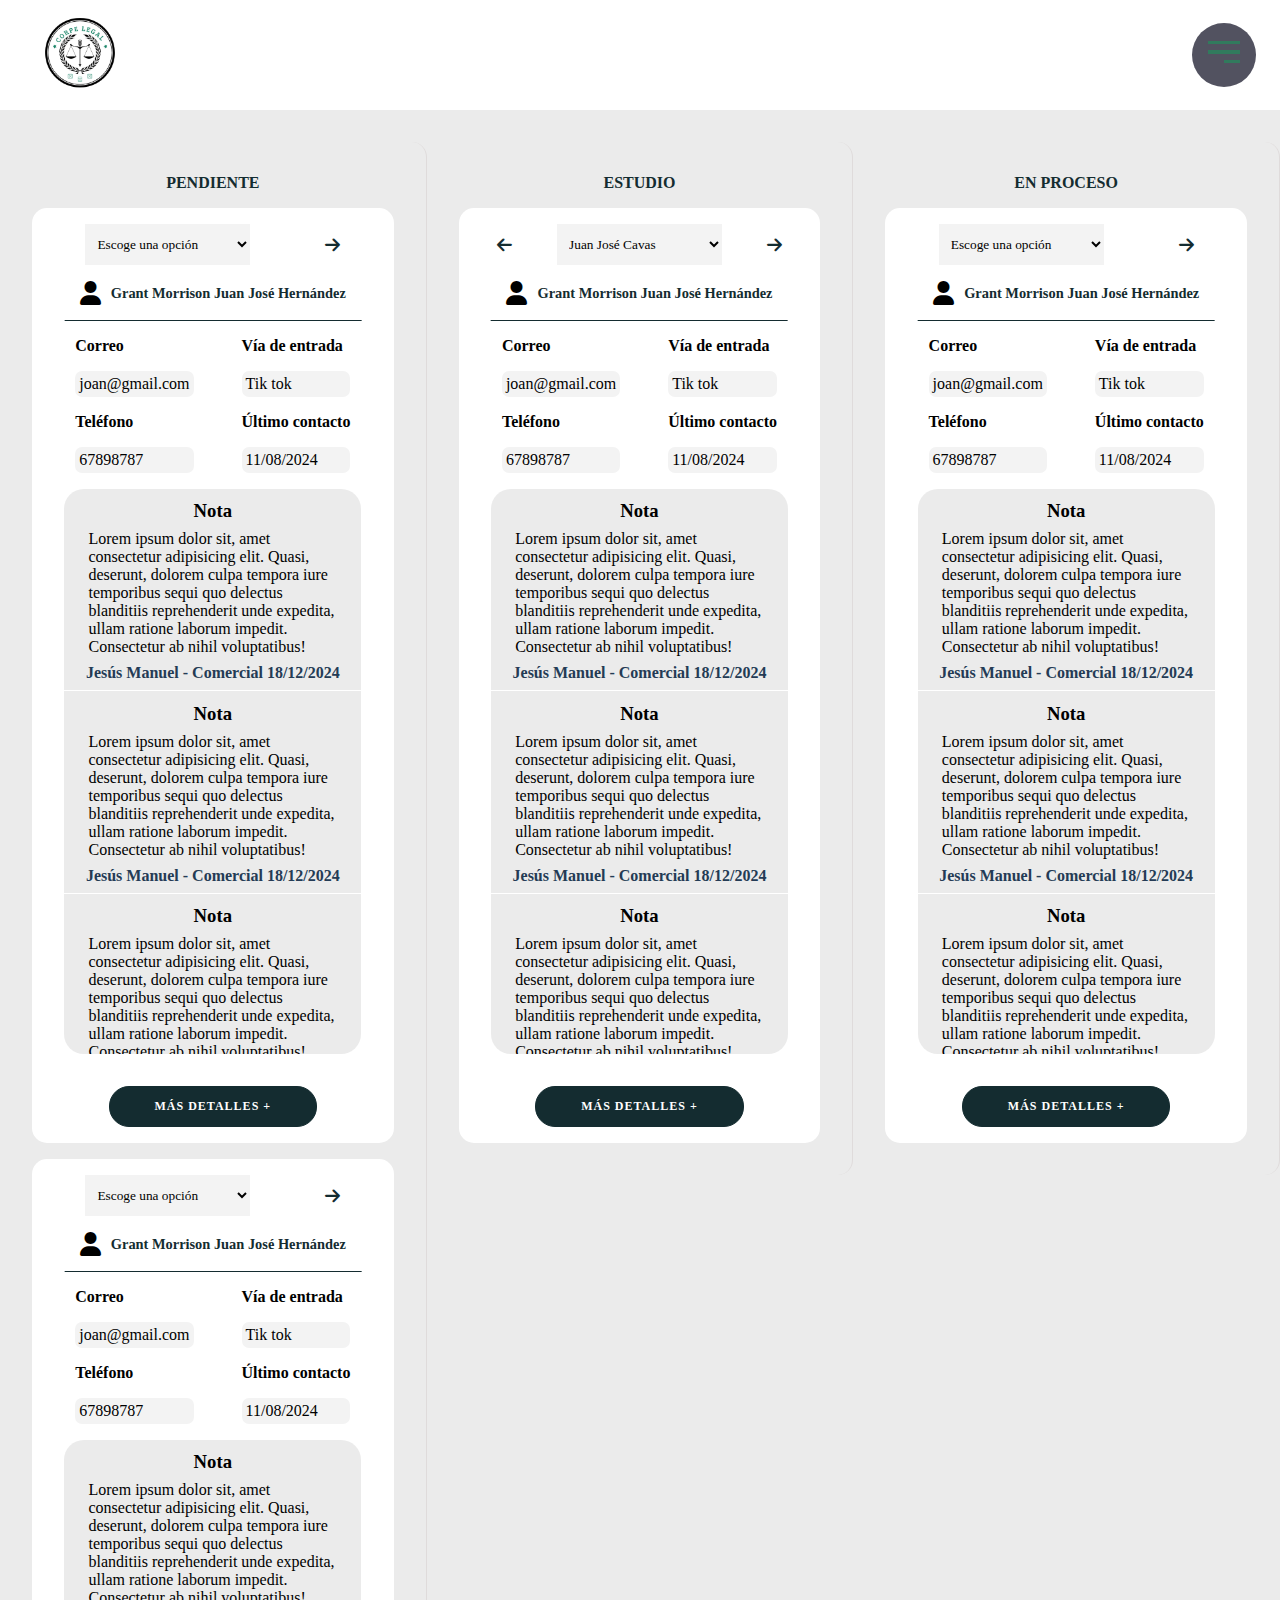
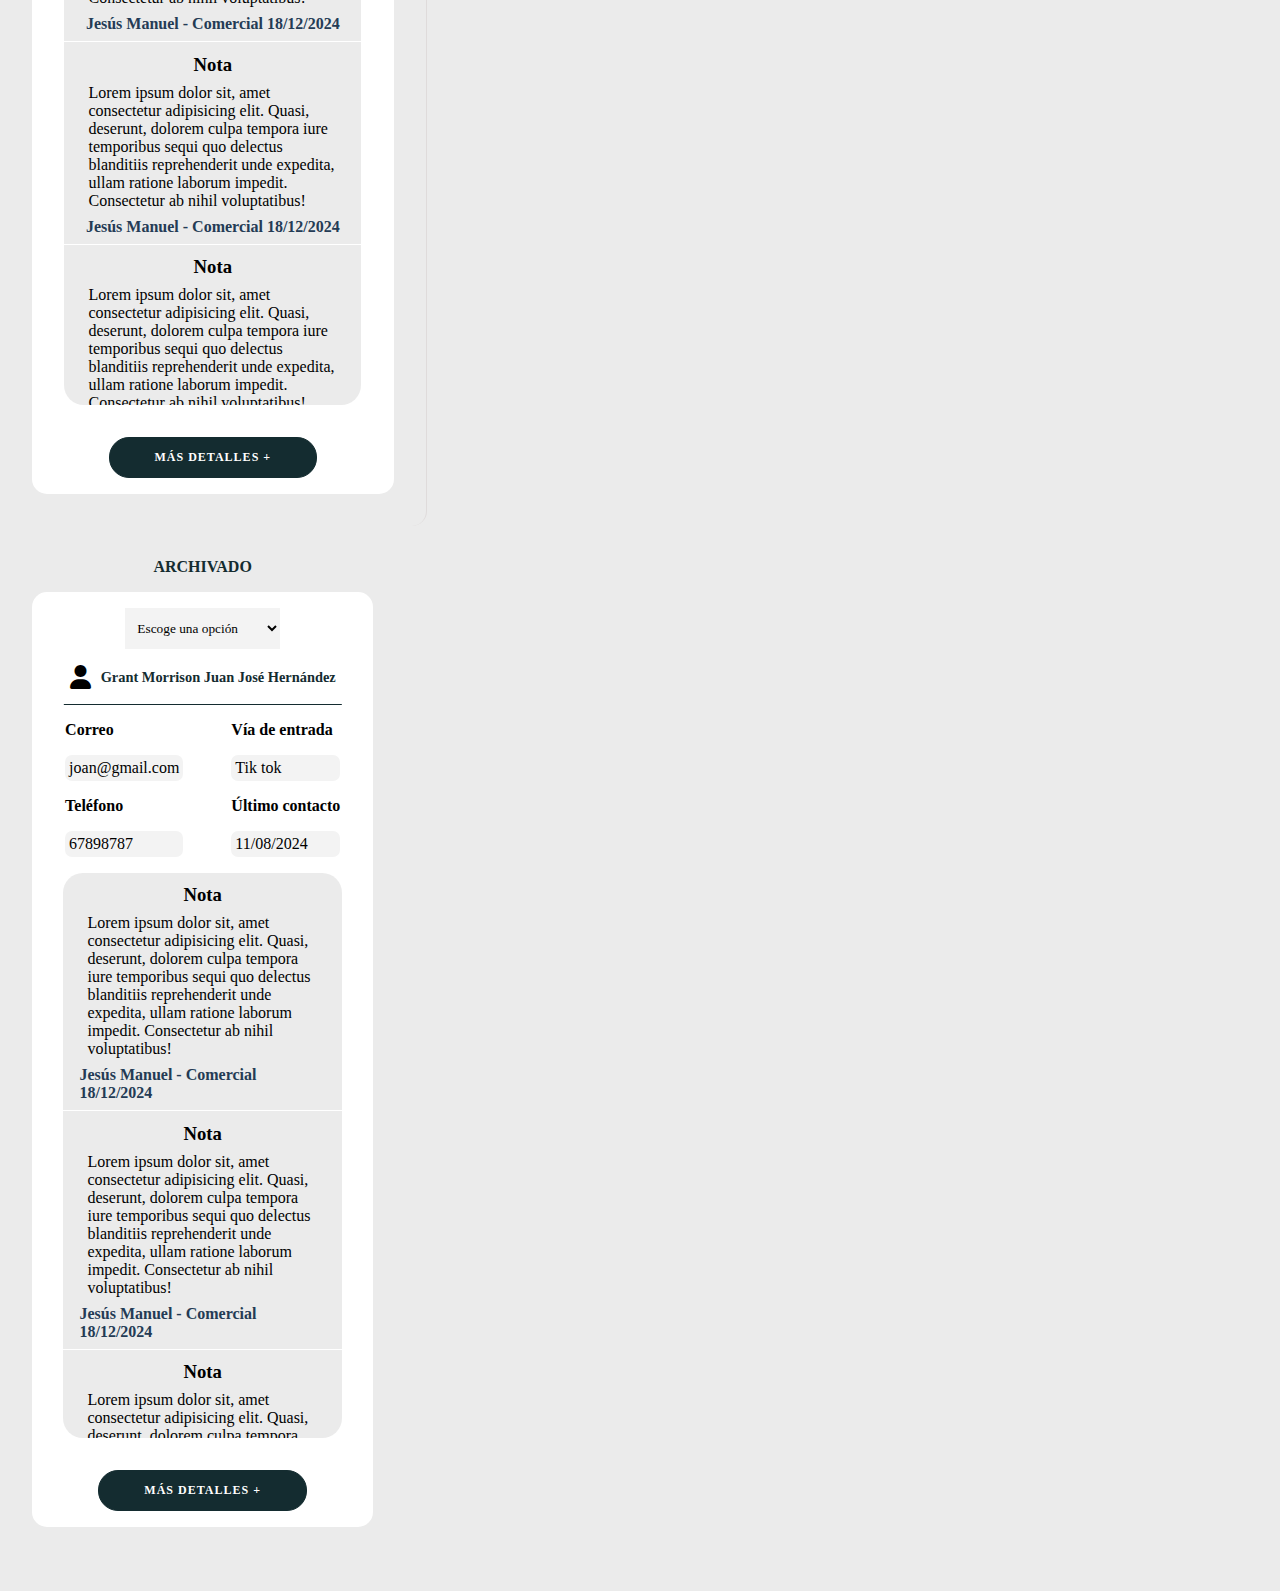
==== commit d182861f: "Adding changes in all files, js and responsive styles" ====
--- a/index.html
+++ b/index.html
@@ -6,119 +6,29 @@
     <meta name="viewport" content="width=device-width, initial-scale=1.0">
     <title>Corpe Legal - CRM</title>
     <link rel="icon" href="assets/img/logo-corpe-legal.png" />
+    
     <!-- Fuentes y estilos -->
     <link rel="stylesheet" href="assets/css/styles.css" />
     <link rel="stylesheet" href="assets/fonts/fontawesome-free-6.1.2-web/css/all.min.css" />
     <link rel="stylesheet" href="assets/fonts/playfair-display/" />
-    <!-- API Calendario Google -->
-    <script src="https://apis.google.com/js/api.js"></script>
-
+    <link rel="stylesheet" href="./assets/css/responsive.css" />
+
+    <!-- Carga JS -->
+    <script src="assets/js/including-menu.js"></script>
+    <script src="assets/js/menu-mobile.js"></script>
+    <script src="assets/js/navbar-fixed.js"></script>
 
 </head>
 
 <body>
-
+    <!-- Menú navegación responsive -->
+    <div class="menu-mobile">
+    </div>
+
+    <!-- Layout principal -->
     <div class="layout">
-
-        <!-- Header con filtro -->
+        <!-- Header con navegador -->
         <section class="layout__header">
-            <!-- Navegador -->
-            <header class="menu__navbar">
-                <!-- Logo -->
-                <div class="navbar__logo">
-                    <a href="https://www.corpelegal.com/" class="navbar__link-logo">
-                        <img src="./assets/img/logo-corpe-legal.png" class="navbar__logo-light" />
-                    </a>
-                </div>
-
-                <!-- Navegación -->
-                <nav class="navbar__nav">
-                    <ul class="nav__list">
-                        <li class="nav__item">
-                            <a href="login.html" class="nav__title" target="_blank">Inicio</a>
-                        </li>
-                        <!-- Solo disponible para el administrador -->
-                        <li class="nav__item">
-                            <a href="#" class="nav__title">Administrar
-                                <i class="fa-solid fa-chevron-down nav__icon"></i>
-                            </a>
-                            <ul class="nav__submenu">
-                                <li class="submenu__item">
-                                    <a href="register.html" class="submenu__title">Añadir usuario</a>
-                                </li>
-                                <li class="submenu__item">
-                                    <a href="user_management.html" class="submenu__title">Eliminar usuario</a>
-                                </li>
-                            </ul>
-                        </li>
-                        <li class="nav__item">
-                            <a href="#" class="nav__title">Casos
-                                <i class="fa-solid fa-chevron-down nav__icon"></i>
-                            </a>
-                            <ul class="nav__submenu">
-                                <li class="submenu__item">
-                                    <a href="mycase.html" class="submenu__title">¿Cómo va mi caso?</a>
-                                </li>
-                                <li class="submenu__item">
-                                    <a href="#" class="submenu__title">Modificar el estado de un caso</a>
-                                </li>
-                                <li class="submenu__item">
-                                    <a href="cases.html" class="submenu__title">Cartera de casos</a>
-                                </li>
-                                <li class="submenu__item">
-                                    <a href="#" class="submenu__title">Estudio de viabilidad</a>
-                                </li>
-                                <li class="submenu__item">
-                                    <a href="calendar.html" class="submenu__title">Calendario</a>
-                                </li>
-                            </ul>
-                        </li>
-                        <li class="nav__item">
-                            <a href="#" class="nav__title">Documentación
-                                <i class="fa-solid fa-chevron-down nav__icon"></i>
-                            </a>
-                            <ul class="nav__submenu">
-                                <li class="submenu__item">
-                                    <a href="documents.html" class="submenu__title">Subir documentos</a>
-                                </li>
-                            </ul>
-                        </li>
-                        <li class="nav__item">
-                            <a href="accounting.html" class="nav__title">Contabilidad</a>
-                        </li>
-                        <li class="nav__item">
-                            <a href="#" class="nav__title">Enlaces externos
-                                <i class="fa-solid fa-chevron-down nav__icon"></i>
-                            </a>
-                            <ul class="nav__submenu">
-                                <li class="submenu__item">
-                                    <a href="#" class="submenu__title">APUD ACTA</a>
-                                </li>
-                                <li class="submenu__item">
-                                    <a href="#" class="submenu__title">Cálculo costas procesales</a>
-                                </li>
-                                <li class="submenu__item">
-                                    <a href="#" class="submenu__title">Partido judicial</a>
-                                </li>
-                                <li class="submenu__item">
-                                    <a href="#" class="submenu__title">Firmafy</a>
-                                </li>
-                                <li class="submenu__item">
-                                    <a href="#" class="submenu__title">Legal Pigeon</a>
-                                </li>
-                            </ul>
-                        </li>
-                        <li class="nav__item">
-                            <a href="https://www.corpelegal.com/" class="nav__title">Corpe Legal</a>
-                        </li>
-                        <li class="nav__item">
-                            <a href="#" class="nav__title">Cerrar sesión</a>
-                        </li>
-                    </ul>
-                </nav>
-            </header>
-
-            <section class="header__filter"></section>
         </section>
 
         <!-- Notificaciones de usuarios dependiendo de su estado (pendiente, en curso, reservado) -->
@@ -158,37 +68,101 @@
                             <p class="info__text">Tik tok</p>
                             <p class="info__title">Último contacto</p>
                             <p class="info__text">11/08/2024</p>
-                        </article> 
-                    </section>
-
-                    <section class="clientfile__notes">
-                        <div class="notes__notes-container">
-                            <div class="notes__note">
-                                <h3 class="note__title">Nota</h3>
-                                <p class="note__text">Lorem ipsum dolor sit, amet consectetur adipisicing elit. Quasi, deserunt, dolorem culpa tempora iure temporibus sequi quo delectus blanditiis reprehenderit unde expedita, ullam ratione laborum impedit. Consectetur ab nihil voluptatibus!</p>
-                                <p class="note__writter">Jesús Manuel - Comercial 18/12/2024</p>
-                            </div>
-    
-                            <div class="notes__note">
-                                <h3 class="note__title">Nota</h3>
-                                <p class="note__text">Lorem ipsum dolor sit, amet consectetur adipisicing elit. Quasi, deserunt, dolorem culpa tempora iure temporibus sequi quo delectus blanditiis reprehenderit unde expedita, ullam ratione laborum impedit. Consectetur ab nihil voluptatibus!</p>
-                                <p class="note__writter">Jesús Manuel - Comercial 18/12/2024</p>
-                            </div>
-    
-                            <div class="notes__note">
-                                <h3 class="note__title">Nota</h3>
-                                <p class="note__text">Lorem ipsum dolor sit, amet consectetur adipisicing elit. Quasi, deserunt, dolorem culpa tempora iure temporibus sequi quo delectus blanditiis reprehenderit unde expedita, ullam ratione laborum impedit. Consectetur ab nihil voluptatibus!</p>
-                                <p class="note__writter">Jesús Manuel - Comercial 18/12/2024</p>
-                            </div>
-                        </div>
-                    </section>
-
-                    <a style="cursor: pointer;" href="client_file.html" target="_blank">
-                        <button class="overlay-panel__button">
-                            Más detalles +
-                        </button></a>
-                </article>
-
+                        </article>
+
+
+                    </section>
+
+                    <section class="clientfile__notes">
+                        <div class="notes__notes-container">
+                            <div class="notes__note">
+                                <h3 class="note__title">Nota</h3>
+                                <p class="note__text">Lorem ipsum dolor sit, amet consectetur adipisicing elit. Quasi, deserunt, dolorem culpa tempora iure temporibus sequi quo delectus blanditiis reprehenderit unde expedita, ullam ratione laborum impedit. Consectetur ab nihil voluptatibus!</p>
+                                <p class="note__writter">Jesús Manuel - Comercial 18/12/2024</p>
+                            </div>
+    
+                            <div class="notes__note">
+                                <h3 class="note__title">Nota</h3>
+                                <p class="note__text">Lorem ipsum dolor sit, amet consectetur adipisicing elit. Quasi, deserunt, dolorem culpa tempora iure temporibus sequi quo delectus blanditiis reprehenderit unde expedita, ullam ratione laborum impedit. Consectetur ab nihil voluptatibus!</p>
+                                <p class="note__writter">Jesús Manuel - Comercial 18/12/2024</p>
+                            </div>
+    
+                            <div class="notes__note">
+                                <h3 class="note__title">Nota</h3>
+                                <p class="note__text">Lorem ipsum dolor sit, amet consectetur adipisicing elit. Quasi, deserunt, dolorem culpa tempora iure temporibus sequi quo delectus blanditiis reprehenderit unde expedita, ullam ratione laborum impedit. Consectetur ab nihil voluptatibus!</p>
+                                <p class="note__writter">Jesús Manuel - Comercial 18/12/2024</p>
+                            </div>
+                        </div>
+                    </section>
+
+                    <a style="cursor: pointer;" href="client_file.html" target="_blank">
+                        <button class="overlay-panel__button">
+                            Más detalles +
+                        </button></a>
+                </article>
+
+                <article class="states__card">
+
+                    <div class="card__header">
+                        <select class="users__options" name="pendiente" id="pendiente">
+                            <!-- Las opciones provienen de la BBDD -->
+                            <option disabled selected value="" class="options__option">Escoge una opción
+                            </option>
+                        </select>
+                        <i class="user-management__icon fa-solid fa-arrow-right"></i>
+                    </div>
+
+                    <section class="clientfile__title">
+                        <i class="clientfile__icon fa-solid fa-user"></i>
+                        <h2 class="card__username">Grant Morrison Juan José Hernández</h2>
+                    </section>
+
+                    <section class="clientfile__info">
+
+                        <article class="info__left">
+                            <p class="info__title">Correo</p>
+                            <p class="info__text">joan@gmail.com</p>
+                            <p class="info__title">Teléfono</p>
+                            <p class="info__text">67898787</p>
+                        </article>
+    
+                        <article class="info__right">
+                            <p class="info__title">Vía de entrada</p>
+                            <p class="info__text">Tik tok</p>
+                            <p class="info__title">Último contacto</p>
+                            <p class="info__text">11/08/2024</p>
+                        </article>
+
+
+                    </section>
+
+                    <section class="clientfile__notes">
+                        <div class="notes__notes-container">
+                            <div class="notes__note">
+                                <h3 class="note__title">Nota</h3>
+                                <p class="note__text">Lorem ipsum dolor sit, amet consectetur adipisicing elit. Quasi, deserunt, dolorem culpa tempora iure temporibus sequi quo delectus blanditiis reprehenderit unde expedita, ullam ratione laborum impedit. Consectetur ab nihil voluptatibus!</p>
+                                <p class="note__writter">Jesús Manuel - Comercial 18/12/2024</p>
+                            </div>
+    
+                            <div class="notes__note">
+                                <h3 class="note__title">Nota</h3>
+                                <p class="note__text">Lorem ipsum dolor sit, amet consectetur adipisicing elit. Quasi, deserunt, dolorem culpa tempora iure temporibus sequi quo delectus blanditiis reprehenderit unde expedita, ullam ratione laborum impedit. Consectetur ab nihil voluptatibus!</p>
+                                <p class="note__writter">Jesús Manuel - Comercial 18/12/2024</p>
+                            </div>
+    
+                            <div class="notes__note">
+                                <h3 class="note__title">Nota</h3>
+                                <p class="note__text">Lorem ipsum dolor sit, amet consectetur adipisicing elit. Quasi, deserunt, dolorem culpa tempora iure temporibus sequi quo delectus blanditiis reprehenderit unde expedita, ullam ratione laborum impedit. Consectetur ab nihil voluptatibus!</p>
+                                <p class="note__writter">Jesús Manuel - Comercial 18/12/2024</p>
+                            </div>
+                        </div>
+                    </section>
+
+                    <a style="cursor: pointer;" href="client_file.html" target="_blank">
+                        <button class="overlay-panel__button">
+                            Más detalles +
+                        </button></a>
+                </article>
             </section>
 
             <section class="states__estudio">
@@ -247,6 +221,12 @@
                                 <p class="note__text">Lorem ipsum dolor sit, amet consectetur adipisicing elit. Quasi, deserunt, dolorem culpa tempora iure temporibus sequi quo delectus blanditiis reprehenderit unde expedita, ullam ratione laborum impedit. Consectetur ab nihil voluptatibus!</p>
                                 <p class="note__writter">Jesús Manuel - Comercial 18/12/2024</p>
                             </div>
+
+                            <div class="notes__note">
+                                <h3 class="note__title">Nota</h3>
+                                <p class="note__text">Lorem ipsum dolor sit, amet consectetur adipisicing elit. Quasi, deserunt, dolorem culpa tempora iure temporibus sequi quo delectus blanditiis reprehenderit unde expedita, ullam ratione laborum impedit. Consectetur ab nihil voluptatibus!</p>
+                                <p class="note__writter">Jesús Manuel - Comercial 18/12/2024</p>
+                            </div>
                         </div>
                     </section>
 
--- a/assets/css/styles.css
+++ b/assets/css/styles.css
@@ -8,6 +8,10 @@
     --grad-clr1: #142c30;
     --grad-clr2: #243B55;
     --bg-color: #ebebeb;
+    --color-text-description: #99A1AA;
+    --color-hover-dark: #303035;
+    --color-borders: #E3E6E9;
+    --color-text-body: #525260;
 }
 
 * {
@@ -36,7 +40,8 @@
 .layout__accounting,
 .layout__cases,
 .layout__user-management,
-.layout__clientfile {
+.layout__clientfile,
+.layout__calendar{
     width: 100%;
     display: flex;
     flex-direction: column;
@@ -56,8 +61,9 @@
 
 .layout__states {
     width: 100%;
-    height: 40vh;
-    display: flex;
+    display: grid;
+    display: grid;
+    grid-template-columns: repeat(4, 1fr);
     align-items: flex-start;
     justify-content: center;
     margin: 2rem;
@@ -82,6 +88,12 @@
     margin-bottom: 2rem;
 }
 
+.layout__calendar{
+    flex-direction: column; 
+    gap: 4rem; 
+    padding: 4rem;
+}
+
 .layout__cases--documentation {
     margin-top: 0;
 }
@@ -98,7 +110,19 @@
     flex-direction: row;
     justify-content: space-between;
     align-items: center;
+    padding: 0 1.5rem;
     /*Centrado en el eje y.*/
+}
+
+.menu__navbar--fixed{
+    position: fixed;
+    top: 0;
+    right: 0;
+    left: 0;
+    z-index:9;
+    background-color: var(--color--primary);
+    box-shadow: 0px 2px 10px 0 rgba(0, 0, 0, 10%);
+
 }
 
 .navbar__logo {
@@ -114,14 +138,6 @@
     display: flex;
     flex-direction: row;
     justify-content: center;
-}
-
-.menu__navbar {
-    display: flex;
-    flex-direction: row;
-    justify-content: space-between;
-    align-items: center;
-    /*Centrado en el eje y.*/
 }
 
 .nav__item {
@@ -445,6 +461,8 @@
 
 .form__login-button,
 .overlay-panel__button,
+.info__modify-button,
+.info__modify-button--notes,
 #overlayBtn {
     border-radius: 20px;
     border: 1px solid var(--grad-clr1);
@@ -459,7 +477,9 @@
     cursor: pointer;
 }
 
-.overlay-panel__button:hover {
+.overlay-panel__button:hover,
+.info__modify-button:hover,
+.info__modify-button--notes:hover {
     opacity: 0.7;
 }
 
@@ -773,7 +793,7 @@
     cursor: pointer;
 }
 
-/* Estilos de la timeline que muestra lso estados en el que se encuentran los casos. */
+/* Estilos de la timeline que muestra los estados en el que se encuentran los casos. */
 .mycase__states {
     display: flex;
     align-items: center;
@@ -856,6 +876,7 @@
     border-radius: 5px 5px 0 0;
     overflow: hidden;
     box-shadow: 0 0 20px rgba(0, 0, 0, 15%);
+    overflow-x: auto; /* Añadir scroll */
 }
 
 .cases__table--documentation {
@@ -882,7 +903,7 @@
 
 .accounting__table tbody tr,
 .cases__table tbody tr,
-.user-management__table tboody tr {
+.user-management__table tbody tr {
     border-bottom: 1px solid #dddddd;
 }
 
@@ -900,9 +921,7 @@
 }
 
 /* Ficha de cliente. */
-
 .clientfile__container {
-    display: grid;
     width: 85%;
     height: 525px;
     min-height: 525px;
@@ -977,17 +996,21 @@
     width: 100%;
     grid-area: notes;
     padding-bottom: 2rem;
+    overflow-y: auto;
 }
 
 .notes__notes-container{
+    position: relative;
     display: flex;
     justify-content: start;
     align-items: center;
     flex-direction: column;
     width: 90%;
     height: 95%;
+    max-height: 565px;
     border-radius: 20px;
     background-color: var(--bg-color);
+    overflow-y: auto; /* Añadir scroll */
 }
 
 .notes__note{
@@ -1032,4 +1055,172 @@
     background-color: #f3f3f3;
     padding: 4px;
     border-radius: 7px;
-}+}
+
+
+
+/* Estilos para el menú versión móvil. */
+
+.navbar__mobile-btn{
+    display: none; /* Mostrando */
+}
+
+.mobile-btn__wrap{
+    height: 4rem;
+    width: 4rem;
+    background-color: var(--color-text-body);
+    border: none;
+    border-radius: 3.2rem;
+    transition: all 300ms ease-in-out;
+    cursor: pointer;
+    display: flex;
+    align-items: center;
+    justify-content: center;
+    flex-direction: column;
+}
+
+.mobile-btn__line{
+    /* display block sería neceario para visualizarlo en caso de que nno hubiese display flex */
+    width: 2rem;
+    height: 0.2rem;
+    background-color: var(--color-secondary);
+    margin-bottom: 0.4rem;
+    transition: all 300ms ease-in-out;
+}
+
+.mobile-btn__line:last-child{
+    width: 1rem;
+    margin-right: -1rem;
+}
+
+.menu-mobile{
+    /* display: none; Se elimina porque impide la transición */
+    visibility: hidden;
+    opacity: 0;
+    position: fixed;
+    top: 0;
+    left: -300px;
+    z-index: 10;
+    width: 30rem;
+    height: 100%;
+    background-color: var(--color--primary);
+    padding: 5rem 1rem;
+    padding-top: 0;
+    box-shadow: 0px 0px 85px -35px rgba(0, 0, 0, 0.5);
+    overflow-y: auto; /* Añadir scroll */
+    transition: all 800ms cubic-bezier(0.77, 0.2, 0.05, 1);
+}
+
+.menu-mobile--show{
+    visibility: visible;
+    opacity: 1;
+    left: 0;
+}
+
+.menu-mobile__header{
+    display: flex;
+    align-items: center;
+    justify-content: space-between;
+    margin: 0 1rem;
+    padding: 2rem 0rem;
+    border-bottom: 1px solid var(--color-borders);
+}
+
+.menu-mobile__container-logo{
+    width: 100px;
+}
+
+.menu-mobile__logo{
+    width: 100%;
+}
+
+.menu-mobile__btn-close{
+    background-color: transparent;
+    height: 3rem;
+    width: 3rem;
+    border: 2px solid var(--color-text-description);
+    border-radius: 1rem;
+    color: var(--color-text-body);
+    font-size: 1.6rem;
+    cursor: pointer;
+}
+
+.menu-mobile__list{
+    display: block;
+    height: 100%;
+    overflow: auto;
+}
+
+.menu-mobile__item{
+    position: relative;
+    border-bottom: 1px solid var(--color-borders);
+    margin: 0 1rem;
+}
+
+.menu-mobile__link{
+    position: relative;
+    height: 5rem;
+    line-height: 5rem;
+    color: var(--color-text-body);
+    font-weight: 500;
+    display: flex;
+    align-items: center;
+    justify-content: space-between;
+}
+
+.menu-mobile__icon{
+    font-size: 1.4rem;
+}
+
+.menu-mobile__submenu-mobile{
+    display: none;
+    visibility: visible;
+    opacity: 1;
+    min-width: 100%;
+    padding: 0;
+    padding-bottom: 1rem;
+}
+
+.submenu-mobile__link{
+    display: block;
+    text-decoration: none;
+    position: relative;
+    padding: 0.7rem 1rem;
+    text-transform: capitalize;
+    font-weight: 500;
+    color: var(--color-text-body);
+}
+
+/* Formularios emergentes. */
+.info__modify-button,
+.info__modify-button--notes {
+    height: 3rem;
+    width: 4rem;
+    background-color: var(--color-text-body);
+    border: none;
+    border-radius: 3.2rem;
+    transition: all 300ms ease-in-out;
+    cursor: pointer;
+    display: flex;
+    align-items: center;
+    justify-content: center;
+    align-self: center;
+    margin-top: 0.5rem;
+}
+
+.info__modify-button--notes{
+    position: fixed;
+    width: 9rem;
+    bottom: 0.5rem;
+    right: 0.5rem;
+    gap: 1rem;
+    
+}
+
+    /* Tabla responsive */
+    .responsive__table {
+        width: 100%;
+        display: flex;
+        align-items: center;
+        justify-content: center;
+    }--- a/assets/css/responsive.css
+++ b/assets/css/responsive.css
@@ -0,0 +1,248 @@
+:root {
+    --color--primary: #ffffff;
+    --color-secondary: rgb(49, 122, 93);
+    --color-text: #1c1b1b;
+    --color-bg-user-cards: #dfdbdb;
+    --linear-grad: linear-gradient(to right, #14302f, #245552);
+    --grad-clr1: #142c30;
+    --grad-clr2: #243B55;
+    --bg-color: #ebebeb;
+    --color-text-description: #99A1AA;
+    --color-hover-dark: #303035;
+    --color-borders: #E3E6E9;
+    --color-text-body: #525260;
+}
+
+@media (max-width: 1600px) {
+
+    /* Número de estados disponibles horizontalmente - CRM */
+    .layout__states {
+        grid-template-columns: repeat(4, 1fr);
+    }
+
+}
+
+@media (max-width: 1437px) {
+
+    /* Menú de navegación */
+    .navbar__nav {
+        display: none;
+    }
+
+    .navbar__mobile-btn {
+        display: block;
+    }
+
+}
+
+@media (max-width: 1400px) {
+
+    /* Número de estados disponibles horizontalmente - CRM */
+    .layout__states {
+        grid-template-columns: repeat(3, 1fr);
+    }
+}
+
+@media (max-width: 1300px) {
+    /* Ficha de cliente. */
+
+    .clientfile__container {
+        width: 85%;
+        height: 100%;
+        min-height: 1000px;
+        min-width: 600px;
+        display: grid;
+        grid-template-areas:
+            'title'
+            'info'
+            'notes';
+        grid-template-columns: 100%;
+        grid-template-rows: 10% 40% 50%;
+    }
+}
+
+@media (max-width: 1200px) {
+
+    /* Tabla responsive */
+    .responsive__table {
+        width: 100%;
+        max-width: 900px;
+        overflow-y: auto;
+        overflow-x: auto;
+    }
+
+    .accounting__table,
+    .cases__table,
+    .user-management__table {
+        margin: 25px 10px;
+    }
+
+    thead th {
+        position: sticky;
+        top: 0;
+        z-index: 3;
+    }
+
+    tbody td:nth-child(1) {
+        position: sticky;
+        left: 0;
+        z-index: 2;
+    }
+
+    tbody td:nth-child(2) {
+        position: sticky;
+        left: 5.5rem;
+        z-index: 2;
+    }
+
+    tbody tr:nth-child(odd) td:nth-child(1),
+    tbody tr:nth-child(odd) td:nth-child(2) {
+        background-color: var(--bg-color);
+    }
+
+    tbody tr:nth-child(even) td:nth-child(1),
+    tbody tr:nth-child(even) td:nth-child(2) {
+        background-color: #f3f3f3;
+    }
+
+    thead th:nth-child(1),
+    thead th:nth-child(2) {
+        position: sticky;
+        left: 0;
+        z-index: 4;
+        background-color: var(--grad-clr1);
+    }
+
+    thead th:nth-child(2) {
+        left: 5.5rem;
+    }
+
+    /* Número de estados disponibles horizontalmente - CRM */
+    .layout__states {
+        grid-template-columns: repeat(2, 1fr);
+    }
+
+}
+
+@media (max-width: 1000px) {
+
+    /* Tabla responsive */
+    .responsive__table {
+        max-width: 800px;
+    }
+
+    /* Documentación */
+    .layout__dragdrop {
+        width: 500px;
+    }
+}
+
+@media (max-width: 900px) {
+
+    /* Tabla responsive */
+    .responsive__table {
+        max-width: 700px;
+    }
+
+    /* CRM */
+    .layout__states {
+        grid-template-columns: repeat(1, 1fr);
+    }
+
+    .clientfile__container {
+        width: 85%;
+        min-width: 450px;
+    }
+}
+
+@media (max-width: 850px) {
+
+    /* Tabla responsive */
+    .responsive__table {
+        max-width: 600px;
+    }
+
+}
+
+@media (max-width: 650px) {
+
+    /* Tabla responsive */
+    .responsive__table {
+        max-width: 500px;
+    }
+
+        /* Documentación */
+        .layout__dragdrop {
+            width: 300px;
+        }
+
+}
+
+@media (max-width: 570px) {
+
+    /* Tabla responsive */
+    .responsive__table {
+        max-width: 400px;
+    }
+
+    /* CRM */
+    .clientfile__container {
+        width: 85%;
+        min-width: 400px;
+    }
+}
+
+
+@media (max-width: 512px) {
+
+    /* Tabla responsive */
+    .responsive__table {
+        max-width: 350px;
+    }
+
+    /* Menú lateral versión móvil */
+    .menu-mobile {
+        width: 20rem;
+    }
+
+}
+
+@media (max-width: 423px) {
+
+    /* Tabla responsive */
+    .responsive__table {
+        max-width: 300px;
+    }
+
+    /* Menú lateral versión móvil */
+    .menu-mobile {
+        width: 17rem;
+    }
+
+    .clientfile__container {
+        width: 85%;
+        min-width: 300px;
+    }
+
+    /* CRM */
+    .info__modify-button {
+        position: fixed;
+        bottom: 0.5rem;
+        left: 0.5rem;
+        z-index: 4;
+    }
+
+        /* Documentación */
+        .layout__dragdrop {
+            width: 300px;
+        }
+
+        .layout__uploadDocuments{
+            width: 300px;
+        }
+
+        .uploadDocuments__left{
+            overflow: hidden;
+        }
+
+}